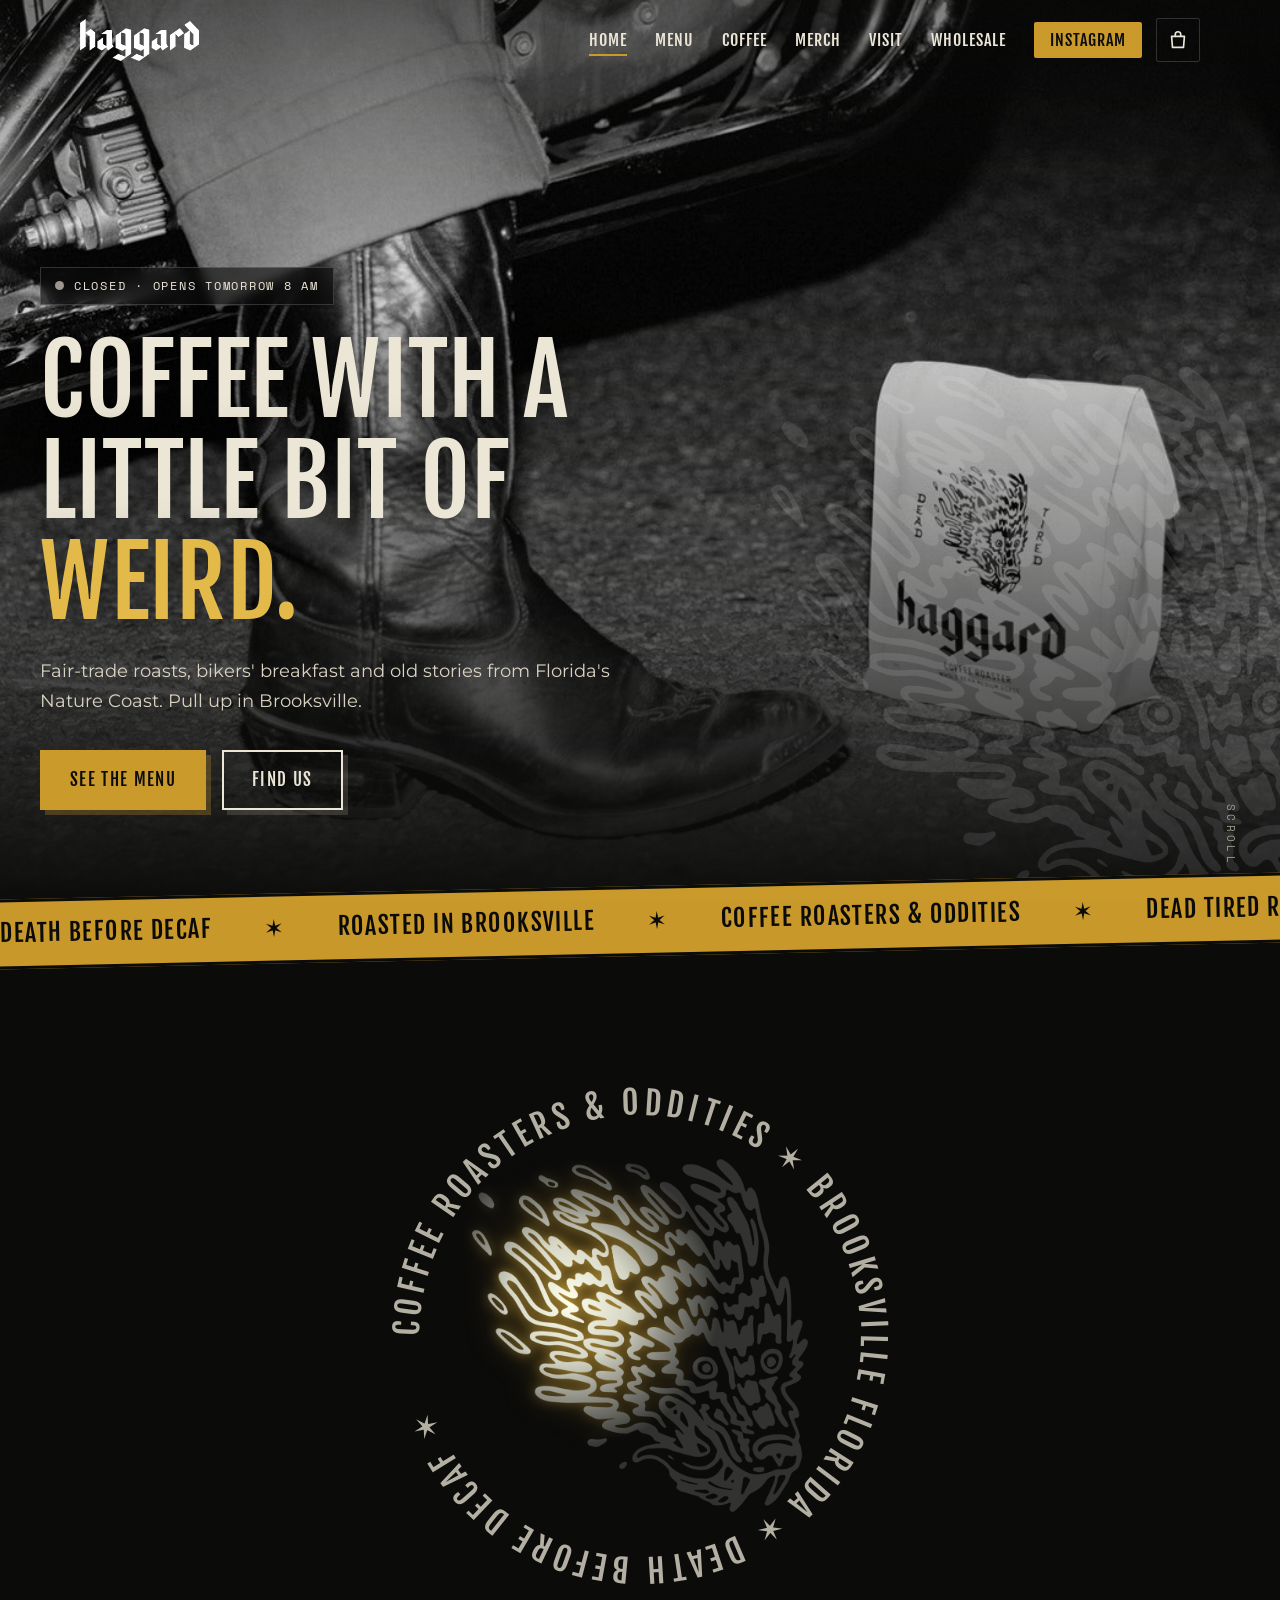
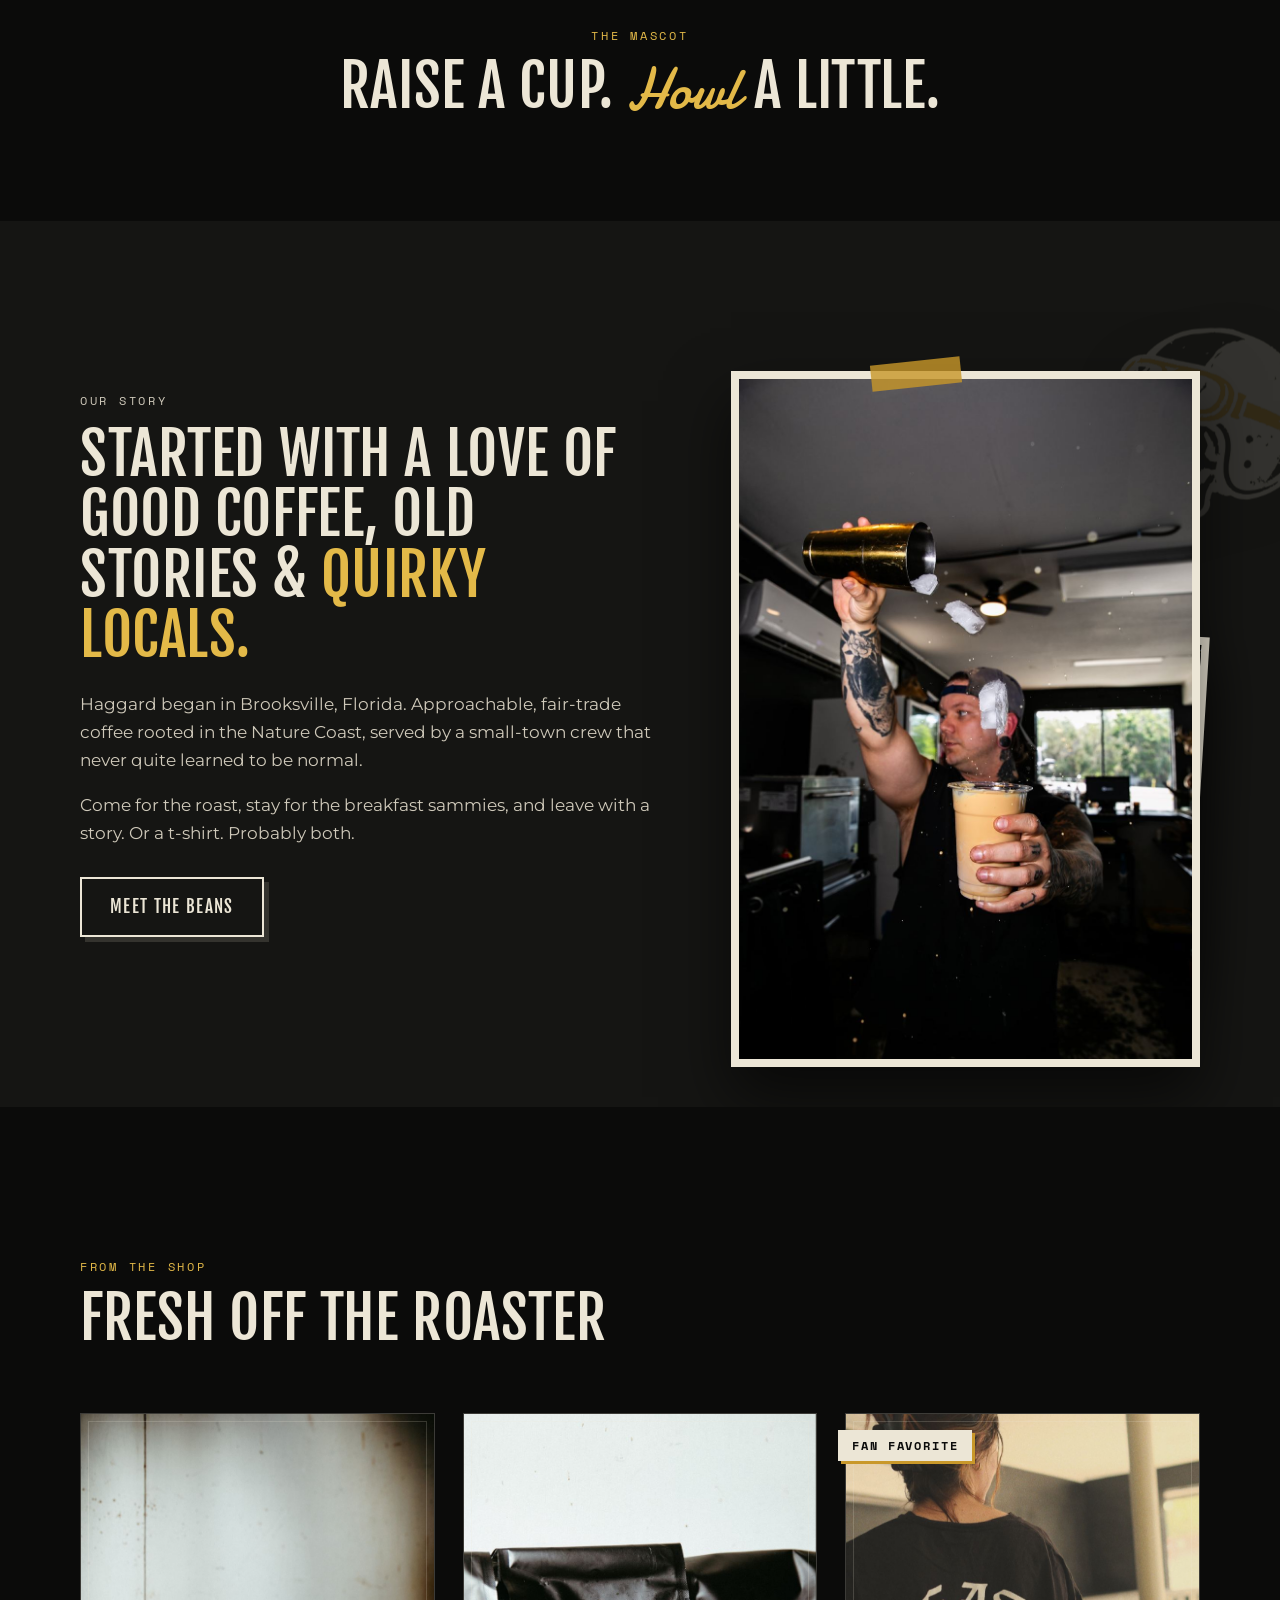
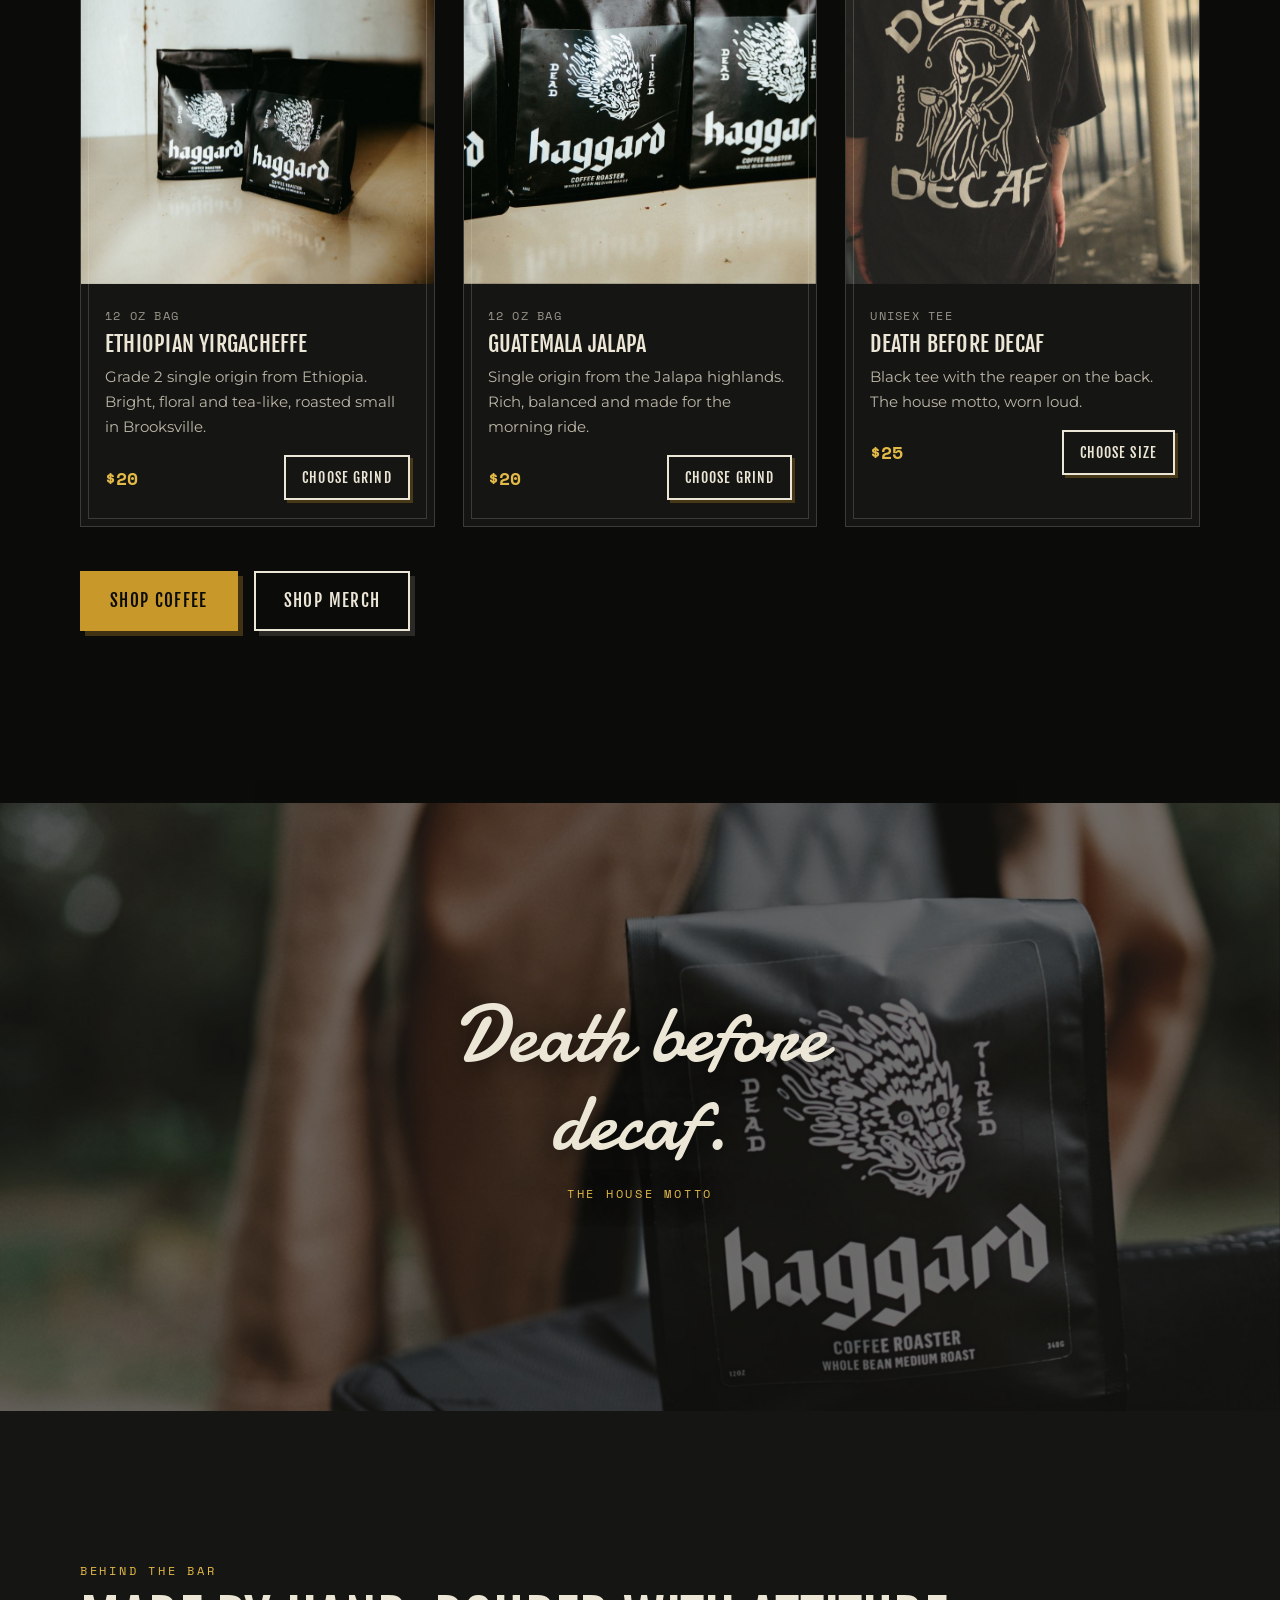
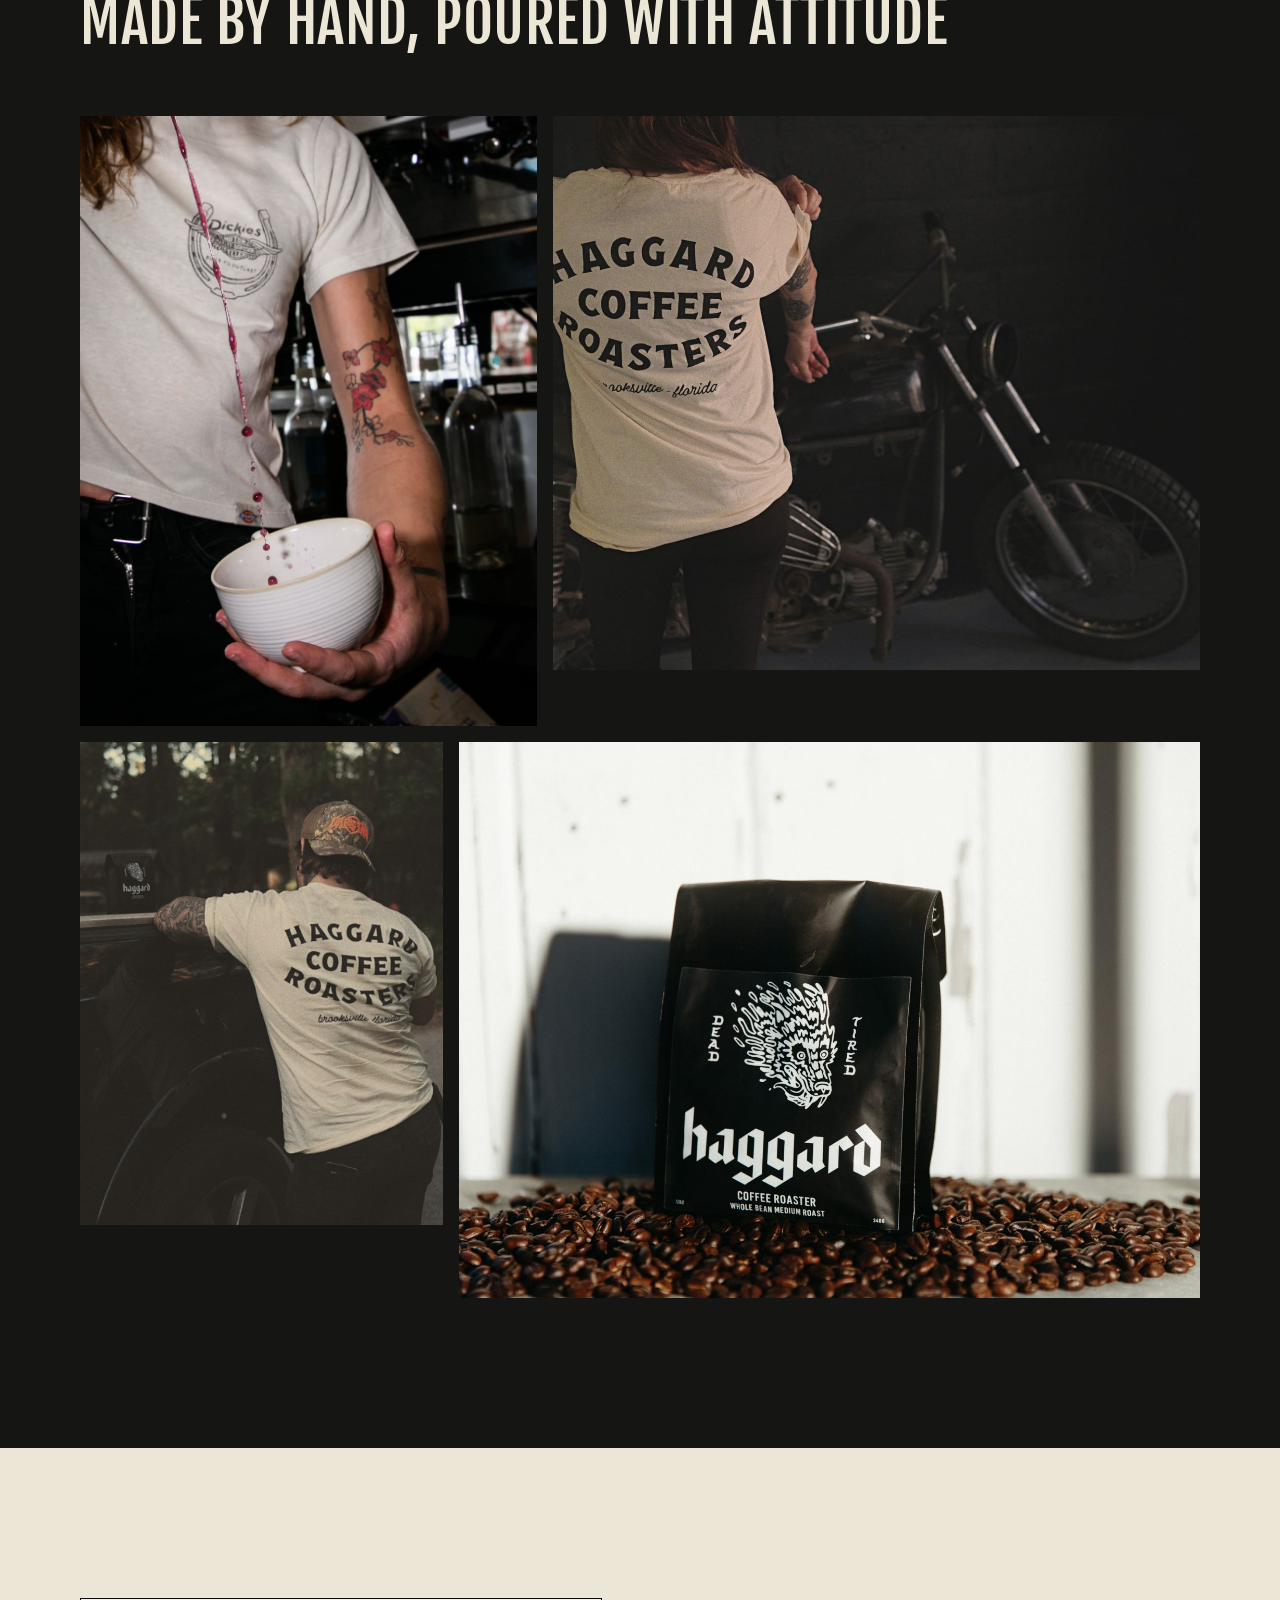
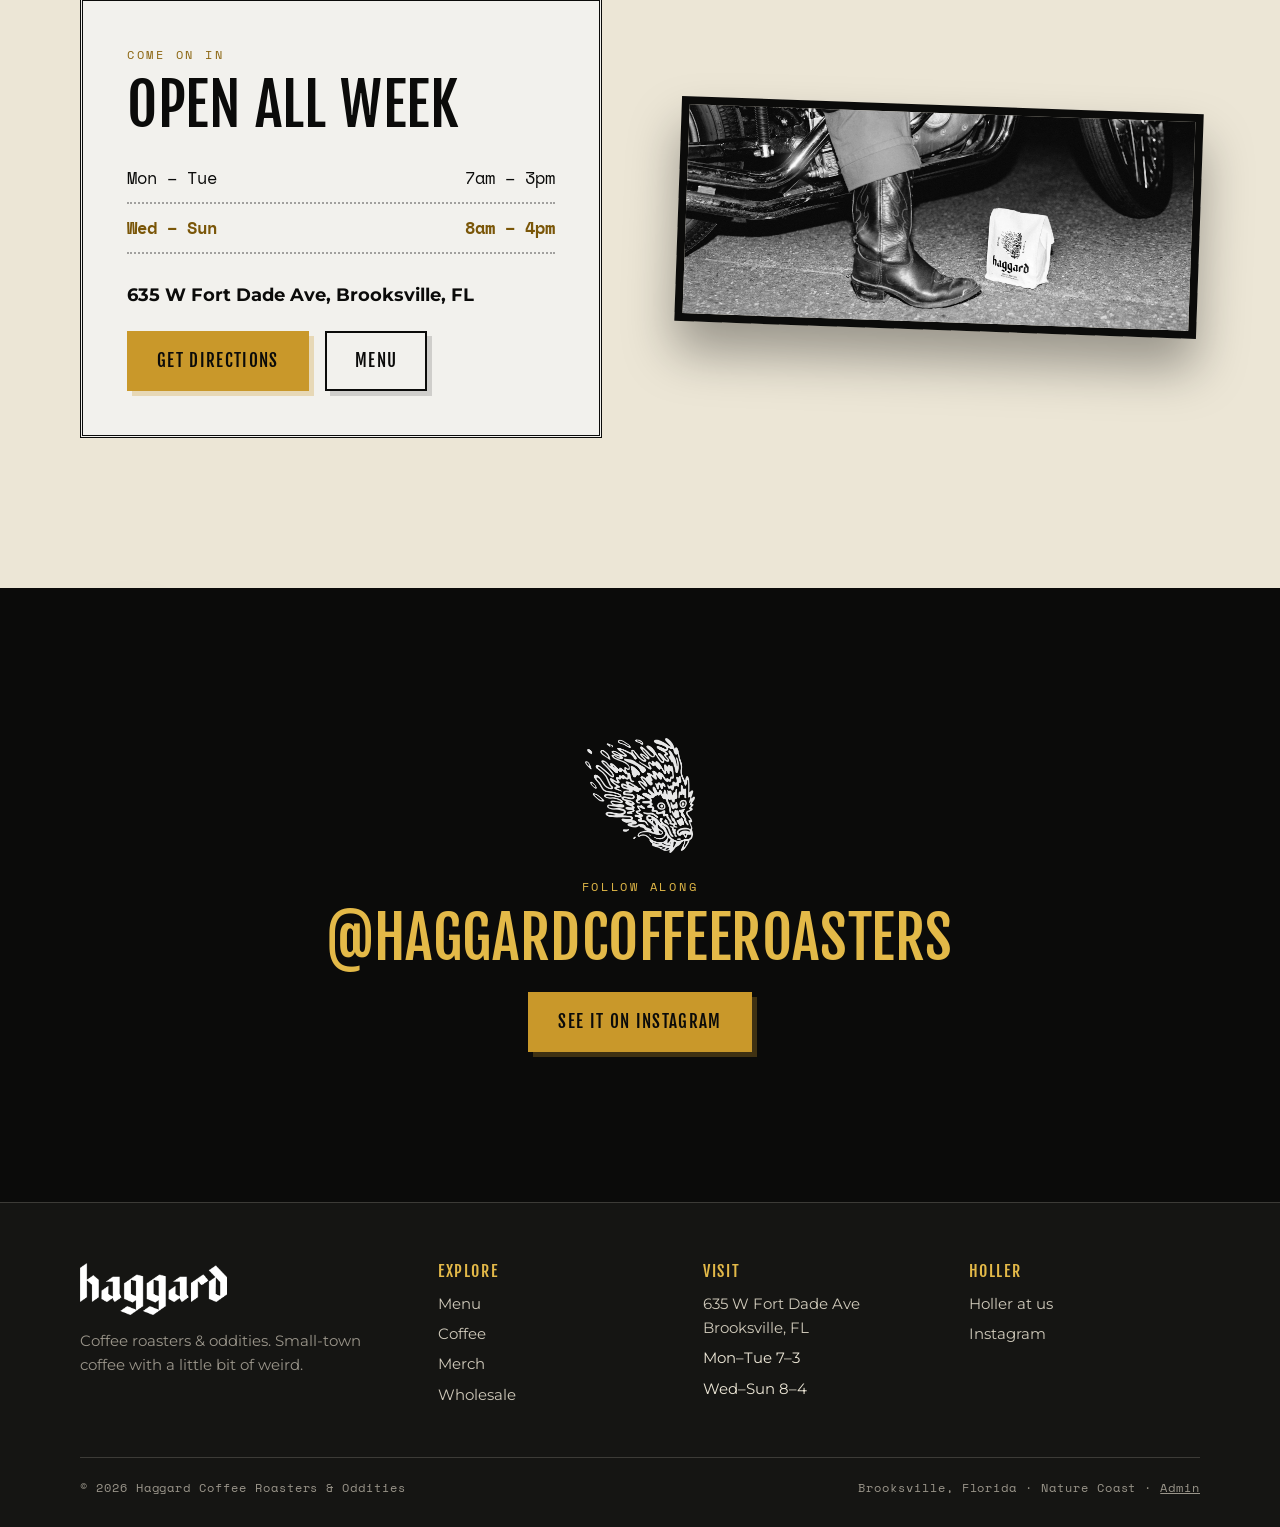
==== index.html @ 8449b4bd "Initial demo site Co-Authored-By: Claude Sonnet 5.5 <noreply@anthropic.com>" ====
<!doctype html>
<html lang="en"><head><meta charset="utf-8"><meta name="robots" content="noindex,nofollow"><meta name="viewport" content="width=device-width,initial-scale=1">
<title>Haggard Coffee Roasters & Oddities | Brooksville, FL</title><meta name="description" content="Small-town coffee roasters and oddities in Brooksville, Florida. Fair-trade beans, breakfast sammies and a little bit of weird.">
<meta property="og:title" content="Haggard Coffee Roasters & Oddities | Brooksville, FL"><meta property="og:description" content="Small-town coffee roasters and oddities in Brooksville, Florida. Fair-trade beans, breakfast sammies and a little bit of weird."><meta property="og:image" content="img/hero.jpg">
<meta name="theme-color" content="#0b0b0a"><link rel="icon" href="img/wolf.png">
<link rel="preconnect" href="https://fonts.googleapis.com"><link rel="preconnect" href="https://fonts.gstatic.com" crossorigin>
<link href="https://fonts.googleapis.com/css2?family=Damion&family=Fjalla+One&family=Montserrat:wght@400;500;700;800&family=Space+Mono:wght@400;700&display=swap" rel="stylesheet">
<link rel="stylesheet" href="css/style.css?v=5"><link rel="stylesheet" href="css/shop.css?v=5"></head>
<body><a class="skip" href="#main">Skip to content</a>
<header class="site-header"><div class="wrap">
<a class="brand" href="index.html" aria-label="Haggard Coffee Roasters, home"><img src="img/logo.png" alt="Haggard" width="120" height="42"></a>
<button class="burger" aria-label="Menu" aria-expanded="false"><span></span><span></span><span></span></button>
<ul class="nav"><li><a href="index.html" aria-current="page">Home</a></li><li><a href="menu.html">Menu</a></li><li><a href="coffee.html">Coffee</a></li><li><a href="merch.html">Merch</a></li><li><a href="visit.html">Visit</a></li><li><a href="wholesale.html">Wholesale</a></li><li><a class="cta" href="https://instagram.com/haggardcoffeeroasters" target="_blank" rel="noopener">Instagram</a></li></ul>
</div></header>
<main id="main">

<div class="splash" id="splash" aria-hidden="true"><div class="splash-ring"></div><img src="img/wolf.png" alt=""><p>Haggard</p></div>
<section class="hero"><div class="hero-bg" data-par="-.12" role="img" aria-label="A boot beside a bag of Haggard coffee next to a motorcycle"></div>
<img class="hero-wolf" src="img/wolf.png" alt="" aria-hidden="true">
<div class="wrap hero-inner">
<div class="open-badge rv"><span class="dot"></span><span class="txt">Checking hours…</span></div>
<h1 class="rv d1">Coffee with a little bit of <em>weird.</em></h1>
<p class="lead rv d2">Fair-trade roasts, bikers' breakfast and old stories from Florida's Nature Coast. Pull up in Brooksville.</p>
<div class="hero-cta rv d3"><a class="btn" href="menu.html">See the menu</a><a class="btn ghost" href="visit.html">Find us</a></div>
</div><span class="scroll-cue" aria-hidden="true">SCROLL</span></section>

<div class="marquee" aria-hidden="true"><div class="marquee-track"><span>Death before decaf</span><span>Roasted in Brooksville</span><span>Coffee roasters &amp; oddities</span><span>Dead tired roast</span><span>Death before decaf</span><span>Roasted in Brooksville</span><span>Coffee roasters &amp; oddities</span><span>Dead tired roast</span><span>Death before decaf</span><span>Roasted in Brooksville</span><span>Coffee roasters &amp; oddities</span><span>Dead tired roast</span><span>Death before decaf</span><span>Roasted in Brooksville</span><span>Coffee roasters &amp; oddities</span><span>Dead tired roast</span></div></div>

<section class="wolfsec" id="wolfsec"><div class="wolfstage" id="wolfstage">
<svg class="ring" viewBox="0 0 400 400" aria-hidden="true"><defs><path id="circ" d="M200,200 m-170,0 a170,170 0 1,1 340,0 a170,170 0 1,1 -340,0"/></defs><text><textPath href="#circ">COFFEE ROASTERS &amp; ODDITIES ✶ BROOKSVILLE FLORIDA ✶ DEATH BEFORE DECAF ✶</textPath></text></svg>
<img class="w-base" src="img/wolf.png" alt="Haggard wolf head logo" width="453" height="476">
<img class="w-lit" src="img/wolf.png" alt="" aria-hidden="true">
</div><div class="wrap wolftxt"><p class="eyebrow rv">The mascot</p><h2 class="rv d1">Raise a cup. <span class="script">Howl</span> a little.</h2></div></section>

<section class="sec story"><img class="floaty" data-float=".05" src="img/art-skull.png" alt="" style="right:-30px;top:40px;width:200px;opacity:.16">
<div class="wrap story-grid">
<div><p class="eyebrow rv">Our story</p><h2 class="rv d1" style="margin:12px 0 24px">Started with a love of good coffee, old stories &amp; <em>quirky locals.</em></h2>
<p class="rv d2">Haggard began in Brooksville, Florida. Approachable, fair-trade coffee rooted in the Nature Coast, served by a small-town crew that never quite learned to be normal.</p>
<p class="rv d2">Come for the roast, stay for the breakfast sammies, and leave with a story. Or a t-shirt. Probably both.</p>
<div class="hero-cta rv d3" style="margin-top:30px"><a class="btn ghost" href="coffee.html">Meet the beans</a></div></div>
<div class="stack rv d1"><span class="tape"></span><img src="img/espresso.jpg" alt="Espresso pouring from a portafilter into two glasses" loading="lazy"><img src="img/barista.jpg" alt="A tattooed barista pouring an iced latte" loading="lazy"></div>
</div></section>

<section class="sec" style="background:var(--ink)"><div class="wrap">
<div class="sec-head rv"><p class="eyebrow">From the shop</p><h2>Fresh off the roaster</h2></div>
<div class="cards" data-shop="featured"></div>
<div class="hero-cta rv" style="margin-top:44px"><a class="btn" href="coffee.html">Shop coffee</a><a class="btn ghost" href="merch.html">Shop merch</a></div>
</div></section>

<section class="band"><div class="band-bg" data-par="-.15" style="background-image:url(img/bag-ride.jpg)"></div>
<blockquote class="rv">Death before decaf.<cite>The house motto</cite></blockquote></section>

<section class="sec" style="background:var(--coal)"><div class="wrap">
<div class="sec-head rv"><p class="eyebrow">Behind the bar</p><h2>Made by hand, poured with attitude</h2></div>
<div class="gallery"><figure class="g1 rv"><img src="img/pour.jpg" alt="Pouring from a ceramic bowl in the cafe" loading="lazy"></figure>
<figure class="g2 rv d1"><img src="img/tee-moto.jpg" alt="Haggard Coffee Roasters tee beside a motorcycle" loading="lazy"></figure>
<figure class="g3 rv"><img src="img/merch-roasters.jpg" alt="Haggard Coffee Roasters tee worn at a truck" loading="lazy"></figure>
<figure class="g4 rv d1"><img src="img/bag-beans.jpg" alt="A Haggard bag resting on roasted beans" loading="lazy"></figure></div></div></section>

<section class="sec visit"><img class="floaty" data-float=".04" src="img/wolf-black.png" alt="" style="left:-60px;bottom:-40px;width:280px;opacity:.07">
<div class="wrap visit-grid">
<div class="ticket rv"><p class="eyebrow">Come on in</p><h2 style="margin:10px 0 0">Open all week</h2>
<ul class="hours"><li data-d="1,2"><span>Mon – Tue</span><span>7am – 3pm</span></li><li data-d="0,3,4,5,6"><span>Wed – Sun</span><span>8am – 4pm</span></li></ul>
<p class="addr">635 W Fort Dade Ave, Brooksville, FL</p><div class="hero-cta" style="margin-top:22px"><a class="btn" href="https://www.google.com/maps/search/?api=1&query=635+W+Fort+Dade+Ave+Brooksville+FL" target="_blank" rel="noopener">Get directions</a><a class="btn ghost" href="menu.html">Menu</a></div></div>
<div class="photo rv d1"><img src="img/hero.jpg" alt="Black and white photo of a boot next to a bag of Haggard coffee" loading="lazy"></div>
</div></section>

<section class="sec follow"><div class="wrap rv"><img class="wolf" src="img/wolf.png" alt="" width="110" height="115"><p class="eyebrow">Follow along</p><h2 style="margin:10px 0 24px"><a href="https://instagram.com/haggardcoffeeroasters" target="_blank" rel="noopener">@haggardcoffeeroasters</a></h2><a class="btn" href="https://instagram.com/haggardcoffeeroasters" target="_blank" rel="noopener">See it on Instagram</a></div></section>
</main>
<footer class="site-footer"><div class="wrap"><div class="foot-grid">
<div class="foot-brand"><img src="img/logo.png" alt="Haggard" width="147" height="52"><p>Coffee roasters &amp; oddities. Small-town coffee with a little bit of weird.</p></div>
<div><h3>Explore</h3><ul><li><a href="menu.html">Menu</a></li><li><a href="coffee.html">Coffee</a></li><li><a href="merch.html">Merch</a></li><li><a href="wholesale.html">Wholesale</a></li></ul></div>
<div><h3>Visit</h3><ul><li><a href="https://www.google.com/maps/search/?api=1&query=635+W+Fort+Dade+Ave+Brooksville+FL" target="_blank" rel="noopener">635 W Fort Dade Ave<br>Brooksville, FL</a></li><li>Mon–Tue 7–3</li><li>Wed–Sun 8–4</li></ul></div>
<div><h3>Holler</h3><ul><li><a href="visit.html#contact">Holler at us</a></li><li><a href="https://instagram.com/haggardcoffeeroasters" target="_blank" rel="noopener">Instagram</a></li></ul></div>
</div><div class="copy"><span>© 2026 Haggard Coffee Roasters &amp; Oddities</span><span>Brooksville, Florida · Nature Coast · <a href="admin.html" rel="nofollow">Admin</a></span></div></div></footer>
<script src="js/store.js?v=5"></script><script src="js/shop.js?v=5"></script><script src="js/main.js?v=5"></script></body></html>
---- css/style.css ----
[hidden]{display:none!important}
:root{
  --ink:#0b0b0a; --coal:#151513; --char:#222220; --bone:#ece6d6; --paper:#f2f1ed;
  --brass:#c9982a; --brass-hi:#e3b948; --mute:#9a958a; --line:rgba(236,230,214,.18);
  --display:"Fjalla One","Impact",sans-serif; --body:"Montserrat",system-ui,sans-serif;
  --mono:"Space Mono",ui-monospace,monospace; --script:"Damion",cursive;
  --max:1200px; --gut:clamp(16px,4vw,40px);
}
*{box-sizing:border-box;margin:0;padding:0}
html{scroll-behavior:smooth;overflow-x:clip}
body{background:var(--ink);color:var(--bone);font-family:var(--body);font-size:17px;line-height:1.65;overflow-x:hidden;-webkit-font-smoothing:antialiased}
img{display:block;max-width:100%;height:auto}
a{color:inherit}
:focus-visible{outline:2px solid var(--brass-hi);outline-offset:3px}
.skip{position:absolute;left:-999px;top:8px;background:var(--brass);color:var(--ink);padding:8px 14px;z-index:99}
.skip:focus{left:8px}
/* paper grain over everything */
body::after{content:"";position:fixed;inset:0;pointer-events:none;z-index:90;opacity:.07;mix-blend-mode:overlay;
  background-image:url("data:image/svg+xml,%3Csvg xmlns='http://www.w3.org/2000/svg' width='180' height='180'%3E%3Cfilter id='n'%3E%3CfeTurbulence type='fractalNoise' baseFrequency='.85' numOctaves='2' stitchTiles='stitch'/%3E%3C/filter%3E%3Crect width='100%25' height='100%25' filter='url(%23n)'/%3E%3C/svg%3E")}
.wrap{max-width:var(--max);margin:0 auto;padding:0 var(--gut)}
h1,h2,h3{font-family:var(--display);font-weight:400;text-transform:uppercase;line-height:1.05;letter-spacing:.01em}
h1{font-size:clamp(2.6rem,8vw,6rem)} h2{font-size:clamp(2rem,5vw,3.6rem)} h3{font-size:1.4rem}
.eyebrow{font-family:var(--mono);font-size:.78rem;letter-spacing:.22em;text-transform:uppercase;color:var(--brass-hi)}
.script{font-family:var(--script);color:var(--brass-hi);text-transform:none;letter-spacing:0}
p+p{margin-top:1em}

/* header */
.site-header{position:fixed;inset:0 0 auto 0;z-index:50;transition:background .3s,backdrop-filter .3s,padding .3s;padding:18px 0}
.site-header.solid{background:rgba(11,11,10,.88);backdrop-filter:blur(10px);padding:10px 0;border-bottom:1px solid var(--line)}
.site-header .wrap{display:flex;align-items:center;justify-content:space-between;gap:20px}
.brand img{height:42px;width:auto;transition:height .3s}
.solid .brand img{height:34px}
.nav{display:flex;gap:clamp(14px,2.2vw,30px);align-items:center;list-style:none}
.nav a{font-family:var(--display);text-transform:uppercase;text-decoration:none;font-size:1.02rem;letter-spacing:.06em;position:relative;padding:4px 0}
.nav a::after{content:"";position:absolute;left:0;bottom:-2px;height:2px;width:0;background:var(--brass);transition:width .25s}
.nav a:hover::after,.nav a[aria-current]::after{width:100%}
.nav .cta{background:var(--brass);color:var(--ink);padding:8px 16px;border-radius:2px}
.nav .cta::after{display:none}
.nav .cta:hover{background:var(--brass-hi)}
.burger{display:none;background:none;border:1px solid var(--line);color:var(--bone);width:44px;height:44px;border-radius:2px;cursor:pointer}
.burger span{display:block;width:20px;height:2px;background:currentColor;margin:5px auto;transition:.25s}
@media (max-width:860px){
  .burger{display:block}
  .nav{position:fixed;inset:0;background:var(--ink);flex-direction:column;justify-content:center;gap:26px;font-size:1.6rem;transform:translateY(-100%);transition:transform .4s cubic-bezier(.7,0,.2,1);z-index:-1}
  .nav a{font-size:1.8rem}
  .nav-open .nav{transform:none}
  .nav-open .burger span:nth-child(1){transform:translateY(7px) rotate(45deg)}
  .nav-open .burger span:nth-child(2){opacity:0}
  .nav-open .burger span:nth-child(3){transform:translateY(-7px) rotate(-45deg)}
  .site-header{z-index:60} .brand,.burger{position:relative;z-index:2}
  .site-header.solid{backdrop-filter:none;background:rgba(11,11,10,.96)}
  .nav{visibility:hidden;transition:transform .4s cubic-bezier(.7,0,.2,1),visibility 0s .4s}
  .nav-open .nav{visibility:visible;transition-delay:0s}
}

/* buttons */
.btn{display:inline-block;font-family:var(--display);text-transform:uppercase;letter-spacing:.08em;text-decoration:none;padding:14px 28px;border:2px solid var(--brass);background:var(--brass);color:var(--ink);cursor:pointer;font-size:1.05rem;transition:transform .2s,background .2s,color .2s;box-shadow:5px 5px 0 rgba(201,152,42,.28)}
.btn:hover{transform:translate(-2px,-2px);background:var(--brass-hi)}
.btn.ghost{background:transparent;color:var(--bone);border-color:var(--bone);box-shadow:5px 5px 0 rgba(236,230,214,.14)}
.btn.ghost:hover{background:var(--bone);color:var(--ink)}
.btn[disabled]{opacity:.55;cursor:not-allowed;transform:none}

/* hero */
.hero{position:relative;min-height:100svh;display:flex;align-items:flex-end;overflow:hidden;isolation:isolate}
.hero-bg{position:absolute;inset:-8% 0 0;z-index:-2;background:url(../img/hero.jpg) center 35%/cover;filter:grayscale(.15) contrast(1.05);will-change:transform}
.hero::before{content:"";position:absolute;inset:0;z-index:-1;background:linear-gradient(180deg,rgba(11,11,10,.55) 0%,rgba(11,11,10,.1) 30%,rgba(11,11,10,.75) 78%,var(--ink) 100%)}
.hero-inner{padding:140px 0 clamp(60px,10vh,110px);width:100%}
.hero h1{max-width:12ch;text-shadow:0 4px 40px rgba(0,0,0,.6)}
.hero h1 em{font-style:normal;color:var(--brass-hi)}
.hero p.lead{max-width:48ch;margin-top:22px;font-size:1.15rem;color:#d8d2c2}
.hero-cta{display:flex;gap:16px;flex-wrap:wrap;margin-top:34px}
.open-badge{display:inline-flex;align-items:center;gap:10px;font-family:var(--mono);font-size:.78rem;letter-spacing:.14em;text-transform:uppercase;border:1px solid var(--line);background:rgba(11,11,10,.6);backdrop-filter:blur(6px);padding:8px 14px;margin-bottom:26px}
.dot{width:9px;height:9px;border-radius:50%;background:var(--mute)}
.is-open .dot{background:#6fcf6f;box-shadow:0 0 0 0 rgba(111,207,111,.7);animation:pulse 2s infinite}
@keyframes pulse{70%{box-shadow:0 0 0 10px rgba(111,207,111,0)}100%{box-shadow:0 0 0 0 rgba(111,207,111,0)}}
.hero-wolf{position:absolute;right:-4vw;bottom:-6vh;width:min(46vw,560px);opacity:.1;z-index:-1;pointer-events:none}
.scroll-cue{position:absolute;right:var(--gut);bottom:34px;font-family:var(--mono);font-size:.7rem;letter-spacing:.3em;writing-mode:vertical-rl;color:var(--mute)}
@media (max-width:700px){.scroll-cue{display:none}}

/* marquee */
.marquee{background:var(--brass);color:var(--ink);overflow:hidden;border-block:3px solid var(--ink);transform:rotate(-1.2deg);margin:-14px -2vw 0;position:relative;z-index:3}
.marquee-track{display:flex;width:max-content;animation:slide 32s linear infinite}
.marquee span{font-family:var(--display);text-transform:uppercase;font-size:1.5rem;letter-spacing:.06em;padding:12px 26px;white-space:nowrap}
.marquee span::after{content:"✶";margin-left:52px}
@keyframes slide{to{transform:translateX(-50%)}}

/* sections */
section{position:relative}
.sec{padding:clamp(80px,12vw,150px) 0}
.sec-head{margin-bottom:clamp(36px,6vw,64px)}
.sec-head h2{margin-top:10px}
.floaty{position:absolute;pointer-events:none;opacity:.9;filter:drop-shadow(0 10px 30px rgba(0,0,0,.6));will-change:transform}

/* story */
.story{background:var(--coal);overflow:hidden}
.story::before,.story::after{content:"";position:absolute;left:0;right:0;height:60px;pointer-events:none}
.story-grid{display:grid;grid-template-columns:1.1fr .9fr;gap:clamp(30px,6vw,90px);align-items:center}
.story h2 em{font-style:normal;color:var(--brass-hi)}
.story p{color:#cfc9ba;max-width:52ch}
.stack{position:relative;aspect-ratio:4/5}
.stack img{position:absolute;object-fit:cover;border:8px solid var(--bone);box-shadow:0 30px 60px rgba(0,0,0,.6)}
.stack img:nth-child(1){width:68%;height:72%;left:0;top:0;transform:rotate(-3deg);filter:grayscale(.2)}
.stack img:nth-child(2){width:58%;height:56%;right:0;bottom:0;transform:rotate(3.5deg)}
.stack .tape{position:absolute;width:90px;height:26px;background:rgba(201,152,42,.8);left:30%;top:-10px;transform:rotate(-6deg);z-index:2}
@media (max-width:820px){.story-grid{grid-template-columns:1fr}.stack{max-width:480px}}

/* ticket cards */
.cards{display:grid;grid-template-columns:repeat(auto-fit,minmax(260px,1fr));gap:28px}
.card{position:relative;background:var(--coal);border:1px solid var(--line);outline:1px solid var(--line);outline-offset:-9px;transition:transform .35s,border-color .35s;transform-style:preserve-3d}
.card:hover{border-color:var(--brass)}
.card figure{overflow:hidden;aspect-ratio:3/4;background:var(--char)}
.card figure img{width:100%;height:100%;object-fit:cover;transition:transform .8s}
.card:hover figure img{transform:scale(1.06)}
.card-body{padding:22px 24px 26px}
.card-body .meta{font-family:var(--mono);font-size:.78rem;color:var(--mute);letter-spacing:.1em;text-transform:uppercase}
.card-body h3{margin:6px 0 8px}
.card-body p{font-size:.95rem;color:#bdb7a8}
.price{font-family:var(--mono);font-weight:700;color:var(--brass-hi)}
.tag{position:absolute;top:16px;left:-8px;background:var(--bone);color:var(--ink);font-family:var(--mono);font-size:.72rem;font-weight:700;letter-spacing:.16em;text-transform:uppercase;padding:6px 14px;z-index:2;box-shadow:3px 3px 0 var(--brass)}
.notify{display:flex;gap:8px;margin-top:16px;flex-wrap:wrap}
.notify input{flex:1;min-width:150px}

/* bands & gallery */
.band{height:min(70vh,640px);position:relative;overflow:hidden;display:grid;place-items:center;text-align:center;isolation:isolate}
.band-bg{position:absolute;inset:-12% 0;z-index:-2;background-size:cover;background-position:center;will-change:transform}
.band::before{content:"";position:absolute;inset:0;background:rgba(11,11,10,.55);z-index:-1}
.band blockquote{font-family:var(--script);font-size:clamp(2.2rem,6.5vw,5rem);line-height:1.1;padding:0 var(--gut);max-width:18ch;margin:auto;text-shadow:0 4px 30px rgba(0,0,0,.7)}
.band cite{display:block;font-family:var(--mono);font-style:normal;font-size:.78rem;letter-spacing:.22em;margin-top:20px;color:var(--brass-hi);text-transform:uppercase}

.gallery{display:grid;grid-template-columns:repeat(12,1fr);gap:16px}
.gallery figure{overflow:hidden;position:relative;background:var(--char)}
.gallery img{width:100%;height:100%;object-fit:cover;transition:transform .8s;filter:saturate(.9)}
.gallery figure:hover img{transform:scale(1.05)}
.gallery .g1{grid-column:span 5;aspect-ratio:3/4}
.gallery .g2{grid-column:span 7;aspect-ratio:7/6}
.gallery .g3{grid-column:span 4;aspect-ratio:3/4}
.gallery .g4{grid-column:span 8;aspect-ratio:8/6}
@media (max-width:700px){.gallery .g1,.gallery .g2,.gallery .g3,.gallery .g4{grid-column:span 12;aspect-ratio:4/3}}

/* visit */
.visit{background:var(--bone);color:var(--ink);overflow:hidden}
.visit .eyebrow{color:#8b6510}
.visit-grid{display:grid;grid-template-columns:1fr 1fr;gap:clamp(30px,6vw,80px);align-items:center}
.ticket{border:3px double var(--ink);padding:clamp(24px,4vw,44px);background:var(--paper);position:relative}
.hours{list-style:none;font-family:var(--mono);margin:18px 0 26px}
.hours li{display:flex;justify-content:space-between;gap:12px;padding:10px 0;border-bottom:2px dotted rgba(11,11,10,.35)}
.hours li.today{font-weight:700;color:#7a5608}
.visit p.addr{font-weight:700;font-size:1.1rem}
.visit .btn.ghost{color:var(--ink);border-color:var(--ink);box-shadow:5px 5px 0 rgba(11,11,10,.15)}
.visit .btn.ghost:hover{background:var(--ink);color:var(--bone)}
.visit .photo{position:relative}
.visit .photo img{border:8px solid var(--ink);transform:rotate(2deg);box-shadow:0 30px 50px rgba(0,0,0,.35)}
@media (max-width:820px){.visit-grid{grid-template-columns:1fr}}

/* insta strip */
.follow{text-align:center;overflow:hidden}
.follow h2 a{text-decoration:none;color:var(--brass-hi)}
.follow img.wolf{width:110px;margin:0 auto 24px;opacity:.9}

/* footer */
.site-footer{background:var(--coal);border-top:1px solid var(--line);padding:60px 0 30px;font-size:.92rem}
.foot-grid{display:grid;grid-template-columns:1.4fr 1fr 1fr 1fr;gap:34px}
.foot-grid h3{font-size:1rem;color:var(--brass-hi);margin-bottom:12px;letter-spacing:.1em}
.foot-grid ul{list-style:none}.foot-grid li{margin:6px 0}
.foot-grid a{text-decoration:none;color:#cfc9ba}.foot-grid a:hover{color:var(--brass-hi)}
.foot-brand img{height:52px;width:auto;margin-bottom:14px}
.foot-brand p{color:var(--mute);max-width:30ch}
.copy{margin-top:44px;padding-top:20px;border-top:1px solid var(--line);color:var(--mute);font-family:var(--mono);font-size:.74rem;letter-spacing:.08em;display:flex;justify-content:space-between;flex-wrap:wrap;gap:8px}
@media (max-width:820px){.foot-grid{grid-template-columns:1fr 1fr}.foot-brand{grid-column:1/-1}}

/* inner page hero */
.page-hero{padding:180px 0 70px;background:var(--coal);position:relative;overflow:hidden;border-bottom:1px solid var(--line)}
.page-hero p.lead{max-width:56ch;color:#cfc9ba;margin-top:18px;font-size:1.1rem}
.page-hero .floaty{right:4vw;bottom:-20px;width:min(28vw,260px);opacity:.28}
@media (max-width:700px){.page-hero{padding-top:130px}}

/* menu page */
.menu-sheet{background:var(--paper);color:#222;border:4px double #222;border-radius:26px;padding:clamp(22px,4vw,54px);position:relative;box-shadow:0 40px 80px rgba(0,0,0,.6)}
.menu-sheet::before{content:"";position:absolute;inset:8px;border:2px solid #222;border-radius:20px;pointer-events:none}
.menu-top{text-align:center;margin-bottom:34px}
.menu-top img{height:clamp(56px,9vw,90px);width:auto;margin:0 auto;filter:invert(1) brightness(.18)}
.menu-top p{font-family:var(--display);letter-spacing:.06em;font-size:1.15rem;text-transform:uppercase;margin-top:8px}
.ribbon{background:#2b2b29;color:#f2f1ed;font-family:var(--display);text-transform:uppercase;font-size:1.5rem;padding:8px 26px 8px 22px;clip-path:polygon(0 0,100% 0,97% 50%,100% 100%,0 100%,3% 50%);margin:30px 0 22px;display:flex;justify-content:space-between;align-items:baseline;gap:12px;flex-wrap:wrap}
.ribbon small{font-family:var(--mono);font-size:.8rem;letter-spacing:.12em}
.msec{display:grid;grid-template-columns:1fr 150px;gap:24px;align-items:center}
.msec.rev{grid-template-columns:150px 1fr}
.msec img{width:100%;height:auto;filter:invert(1) brightness(.12) sepia(.15)}
.msec img.gold{filter:none}
.label{display:inline-block;font-family:var(--mono);font-style:italic;font-size:.95rem;border:1.5px solid #222;padding:2px 22px 2px 10px;clip-path:polygon(0 0,88% 0,100% 50%,88% 100%,0 100%);margin-bottom:14px}
.label.fill{background:#b88a20;color:#fff;border-color:#b88a20}
.items{display:grid;grid-template-columns:repeat(auto-fill,minmax(170px,1fr));gap:14px 22px}
.items b{display:block;font-weight:800;text-transform:uppercase;font-size:.9rem;letter-spacing:.02em}
.items span{font-family:var(--mono);font-size:.88rem;color:#444}
.rule{height:4px;background:#222;margin:26px 0;border:0}
.custom{display:grid;grid-template-columns:auto 1fr 1fr;gap:20px;align-items:start;font-family:var(--mono);font-size:.85rem}
.custom b{font-family:var(--body);text-transform:uppercase;font-size:.78rem;letter-spacing:.1em;display:block}
.sammy{padding:16px 0;border-bottom:5px solid #222}
.sammy:last-of-type{border-bottom:0}
.sammy .row{display:flex;gap:10px;align-items:baseline}
.sammy h4{font-weight:800;text-transform:uppercase;font-size:1.02rem;white-space:nowrap}
.sammy .dots{flex:1;border-bottom:3px dotted #666;transform:translateY(-4px)}
.sammy .pr{font-family:var(--mono);font-weight:700}
.sammy p{font-family:var(--mono);font-size:.85rem;color:#444;margin-top:2px}
.note{font-family:var(--mono);font-style:italic;font-size:.85rem;color:#444;margin-bottom:6px}
.lil{display:grid;grid-template-columns:260px 1fr;gap:22px;margin-top:26px;align-items:start}
.lil-box{border:2px solid #222}
.lil-box h4{background:#2b2b29;color:#f2f1ed;font-family:var(--display);font-weight:400;font-size:1.5rem;text-align:center;padding:6px;text-transform:uppercase}
.lil-box ul{list-style:none;padding:12px 16px}
.lil-box li{display:flex;justify-content:space-between;font-family:var(--mono);font-size:.85rem;padding:3px 0}
.lil-box li b{font-family:var(--body);font-weight:800;text-transform:uppercase}
.combo{border:2px solid #222;padding:14px 20px;display:flex;justify-content:space-between;gap:16px;align-items:center;flex-wrap:wrap;margin-top:14px}
.combo .script{color:#222;font-size:2rem;line-height:1}
.combo .pr{font-family:var(--display);font-size:2rem}
.combo p{font-family:var(--mono);font-size:.82rem;color:#444;width:100%;margin:0}
.rotating{margin-top:30px;text-align:center;font-family:var(--mono);font-size:.82rem;letter-spacing:.1em;text-transform:uppercase;color:#444}
@media (max-width:760px){
  .msec,.msec.rev{grid-template-columns:1fr}.msec img{max-width:130px;margin:0 auto;order:-1}
  .items{grid-template-columns:1fr 1fr}.msec img{max-width:110px}
  .custom{grid-template-columns:1fr}.lil{grid-template-columns:1fr}
  .sammy h4{white-space:normal}
}

/* forms */
.form{max-width:640px;display:grid;gap:18px}
.form label{display:grid;gap:6px;font-family:var(--mono);font-size:.78rem;letter-spacing:.14em;text-transform:uppercase;color:var(--brass-hi)}
input,select,textarea{font:inherit;color:var(--bone);background:var(--coal);border:1px solid var(--line);border-bottom:2px solid var(--mute);padding:13px 14px;width:100%;border-radius:0;font-size:1rem;text-transform:none;letter-spacing:0}
input:focus,select:focus,textarea:focus{outline:none;border-color:var(--brass);background:var(--char)}
textarea{min-height:140px;resize:vertical}
select option{background:var(--coal)}
.two{display:grid;grid-template-columns:1fr 1fr;gap:18px}
@media (max-width:600px){.two{grid-template-columns:1fr}}
.form-msg{margin-top:14px;font-family:var(--mono);color:var(--brass-hi);min-height:1.5em}
.split{display:grid;grid-template-columns:1.2fr .8fr;gap:clamp(30px,6vw,80px);align-items:start}
.split aside .ticket{background:var(--coal);border-color:var(--line);color:var(--bone)}
.split aside .hours li{border-color:rgba(236,230,214,.3)}
.split aside .hours li.today{color:var(--brass-hi)}
@media (max-width:820px){.split{grid-template-columns:1fr}}

/* reveal */
.rv{opacity:0;transform:translateY(34px);transition:opacity .9s ease,transform .9s cubic-bezier(.2,.7,.2,1)}
.rv.in{opacity:1;transform:none}
.rv.d1{transition-delay:.12s}.rv.d2{transition-delay:.24s}.rv.d3{transition-delay:.36s}
@media (prefers-reduced-motion:reduce){
  *{animation:none!important;transition:none!important;scroll-behavior:auto!important}
  .rv{opacity:1;transform:none}
}

/* splash intro */
.splash{position:fixed;inset:0;z-index:200;background:var(--ink);display:grid;place-items:center;align-content:center;gap:18px;animation:splashOut .7s ease 2.5s forwards}
.splash img{width:min(46vw,260px);animation:wolfIn 1.5s cubic-bezier(.2,.8,.2,1) both,glow 1.1s ease-in-out .9s 2 alternate}
.splash p{font-family:var(--display);text-transform:uppercase;letter-spacing:.5em;color:var(--brass-hi);font-size:1rem;opacity:0;animation:fadeUp .8s ease 1.2s forwards}
.splash-ring{position:absolute;width:min(70vw,420px);aspect-ratio:1;border-radius:50%;border:2px solid var(--brass);opacity:0;animation:ringOut 1.4s ease-out .5s forwards}
.splash::after{content:"";position:absolute;inset:0;background:#fff;opacity:0;animation:flash .5s ease 1.9s}
.splash.gone{display:none}
@keyframes wolfIn{from{opacity:0;transform:scale(.4) rotate(-8deg);filter:blur(14px) brightness(3)}to{opacity:1;transform:none}}
@keyframes glow{from{filter:drop-shadow(0 0 6px rgba(201,152,42,.4))}to{filter:drop-shadow(0 0 40px rgba(227,185,72,.95)) drop-shadow(0 0 90px rgba(201,152,42,.6))}}
@keyframes ringOut{0%{opacity:.9;transform:scale(.5)}100%{opacity:0;transform:scale(1.8)}}
@keyframes fadeUp{from{opacity:0;transform:translateY(12px)}to{opacity:1;transform:none}}
@keyframes flash{0%,100%{opacity:0}30%{opacity:.85}}
@keyframes splashOut{to{opacity:0;visibility:hidden;pointer-events:none}}

/* wolf spotlight */
.wolfsec{background:var(--ink);padding:clamp(70px,10vw,120px) 0 clamp(60px,8vw,100px);text-align:center;overflow:hidden}
.wolfstage{position:relative;width:min(86vw,520px);aspect-ratio:1;margin:0 auto;--mx:50%;--my:50%;cursor:crosshair;touch-action:pan-y}
.wolfstage img{position:absolute;inset:16%;width:68%;height:68%;object-fit:contain}
.w-base{opacity:.16}
.w-lit{filter:sepia(1) saturate(4) hue-rotate(-12deg) brightness(1.2) drop-shadow(0 0 6px rgba(227,185,72,.9)) drop-shadow(0 0 16px rgba(201,152,42,.55));
  -webkit-mask-image:radial-gradient(circle 150px at var(--mx) var(--my),#000 0,rgba(0,0,0,.8) 40%,transparent 100%);mask-image:radial-gradient(circle 150px at var(--mx) var(--my),#000 0,rgba(0,0,0,.8) 40%,transparent 100%)}
.ring{position:absolute;inset:0;width:100%;height:100%;animation:spin 40s linear infinite;pointer-events:none}
.ring text{font-family:var(--display);font-size:25px;letter-spacing:.14em;fill:var(--bone);opacity:.75}
@keyframes spin{to{transform:rotate(360deg)}}
.wolftxt{margin-top:30px}
.wolftxt h2{margin-top:10px}
@media (prefers-reduced-motion:reduce){.splash{display:none}}
---- css/shop.css ----
/* storefront: cards, cart drawer, product page, checkout */
.sr{position:absolute;left:-999px}
.nav{order:2}.brand{order:1}.cart-btn{order:3}.burger{order:4}
.cart-btn{position:relative;background:none;border:1px solid var(--line);color:var(--bone);width:44px;height:44px;border-radius:2px;display:grid;place-items:center;cursor:pointer;transition:border-color .2s,color .2s}
.cart-btn:hover{border-color:var(--brass);color:var(--brass-hi)}
.cart-count{position:absolute;top:-8px;right:-8px;min-width:20px;height:20px;border-radius:10px;background:var(--brass);color:var(--ink);font:700 .72rem/20px var(--mono);text-align:center;padding:0 5px;transform:scale(0);transition:transform .25s}
.cart-count.on{transform:scale(1)}
.site-header .wrap{gap:14px}
.site-header .nav{margin-left:auto}
@media (max-width:860px){.site-header .nav{margin-left:0}.cart-btn,.burger{position:relative;z-index:2}.cart-btn{margin-left:auto}}

.card-media{display:block;text-decoration:none}
.card-body h3 a{text-decoration:none}
.card-body h3 a:hover{color:var(--brass-hi)}
.card-foot{display:flex;align-items:center;justify-content:space-between;gap:12px;margin-top:16px;flex-wrap:wrap}
.priceline{margin:0!important}
.priceline .price{font-size:1.15rem}
.priceline.big .price{font-size:1.8rem}
.was{color:var(--mute);font-family:var(--mono);margin-left:6px;font-size:.9rem}
.btn.mini{padding:9px 16px;font-size:.88rem;box-shadow:3px 3px 0 rgba(201,152,42,.28)}
.btn.block{display:block;width:100%;text-align:center}
.card figure img.ph,.pd-main img.ph,.thumb img.ph,.a-thumb img.ph{object-fit:contain;padding:22%;opacity:.25}
.empty{grid-column:1/-1;text-align:center;padding:50px 20px;color:#bdb7a8}
.empty img{margin:0 auto 14px;opacity:.5;width:80px;height:auto}
.empty .btn{margin:6px 4px 0}
.tag.static{position:static;display:inline-block;margin-bottom:10px;box-shadow:3px 3px 0 var(--brass)}

/* cart drawer */
.drawer-ov{position:fixed;inset:0;background:rgba(0,0,0,.6);opacity:0;visibility:hidden;transition:opacity .3s,visibility 0s .3s;z-index:150}
.drawer{position:fixed;top:0;right:0;bottom:0;width:min(440px,100vw);background:var(--coal);border-left:1px solid var(--line);z-index:160;display:flex;flex-direction:column;transform:translateX(100%);visibility:hidden;transition:transform .4s cubic-bezier(.7,0,.2,1),visibility 0s .4s;box-shadow:-30px 0 60px rgba(0,0,0,.5)}
.cart-open .drawer-ov{opacity:1;visibility:visible;transition-delay:0s}
.cart-open .drawer{transform:none;visibility:visible;transition-delay:0s}
.cart-open{overflow:hidden}
.drawer-head{display:flex;justify-content:space-between;align-items:center;padding:20px 24px;border-bottom:1px solid var(--line)}
.drawer-head h2{font-size:1.6rem}
.drawer-x{background:none;border:0;color:var(--bone);font-size:2rem;line-height:1;cursor:pointer;width:44px;height:44px}
.drawer-body{flex:1;overflow:auto;padding:8px 24px}
.drawer-foot{padding:18px 24px 24px;border-top:1px solid var(--line);background:var(--ink)}
.line{display:grid;grid-template-columns:76px 1fr auto;gap:14px;padding:18px 0;border-bottom:1px solid var(--line)}
.thumb{position:relative;width:76px;aspect-ratio:3/4;background:var(--char);overflow:hidden;display:block}
.thumb img{width:100%;height:100%;object-fit:cover}
.line .nm{font-family:var(--display);text-transform:uppercase;text-decoration:none;font-size:1.05rem;line-height:1.2;display:block}
.line .opt{display:block;font-family:var(--mono);font-size:.74rem;color:var(--mute);margin:3px 0 10px}
.line .end{display:flex;flex-direction:column;justify-content:space-between;align-items:flex-end}
.lp{font-family:var(--mono);font-weight:700;color:var(--brass-hi)}
.rm{background:none;border:0;color:var(--mute);font:.74rem var(--mono);text-decoration:underline;cursor:pointer;padding:6px 0}
.rm:hover{color:var(--bone)}
.qty{display:inline-flex;border:1px solid var(--line);align-items:center}
.qty button{background:none;border:0;color:var(--bone);width:34px;height:34px;font-size:1.1rem;cursor:pointer}
.qty button:hover:not(:disabled){background:var(--char)}
.qty button:disabled{opacity:.3;cursor:not-allowed}
.qty span{min-width:30px;text-align:center;font-family:var(--mono)}
.qty.big button{width:44px;height:48px}
.qty input{width:56px;text-align:center;border:0;border-inline:1px solid var(--line);padding:0;height:48px;background:transparent;-moz-appearance:textfield}
.qty input::-webkit-outer-spin-button,.qty input::-webkit-inner-spin-button{-webkit-appearance:none}
.sub{display:flex;justify-content:space-between;font-family:var(--display);text-transform:uppercase;font-size:1.3rem;margin:14px 0 4px}
.fine{font-family:var(--mono);font-size:.74rem;color:var(--mute);margin:6px 0 14px;letter-spacing:.02em}
.fine.demo{text-align:center;margin:12px 0 0}
a.fine{text-decoration:underline;display:inline-block}
.ship p{font-family:var(--mono);font-size:.78rem;margin-bottom:8px}
.ship b{color:var(--brass-hi)}
.bar{height:6px;background:var(--char);margin-bottom:6px}
.bar i{display:block;height:100%;background:var(--brass);transition:width .4s}

/* form fields (shared by checkout + product) */
.fld{display:grid;gap:6px;font-family:var(--mono);font-size:.74rem;letter-spacing:.14em;text-transform:uppercase;color:var(--brass-hi);margin-bottom:14px}
.fld small{color:var(--mute);text-transform:none;letter-spacing:0}
.three{display:grid;grid-template-columns:1.4fr .6fr 1fr;gap:14px}
@media (max-width:600px){.three{grid-template-columns:1fr 1fr}.three>:first-child{grid-column:1/-1}}

/* product page */
.pd-wrap{padding:130px 0 70px}
.pd{display:grid;grid-template-columns:1.05fr .95fr;gap:clamp(30px,6vw,80px);align-items:start}
.pd-main{background:var(--char);aspect-ratio:4/5;overflow:hidden;border:1px solid var(--line);position:relative}
.pd-main img{width:100%;height:100%;object-fit:cover}
.pd-thumbs{display:flex;gap:10px;margin-top:12px;flex-wrap:wrap}
.pd-thumbs button{width:76px;aspect-ratio:1;border:2px solid transparent;background:var(--char);padding:0;cursor:pointer;opacity:.6}
.pd-thumbs button.on,.pd-thumbs button:hover{border-color:var(--brass);opacity:1}
.pd-thumbs img{width:100%;height:100%;object-fit:cover}
.crumbs{font-family:var(--mono);font-size:.74rem;color:var(--mute);margin-bottom:18px}
.crumbs a{text-decoration:none}.crumbs a:hover{color:var(--brass-hi)}
.pd-info h1{font-size:clamp(2.2rem,5vw,3.6rem);margin:6px 0 10px}
.pd-desc{color:#cfc9ba;margin:20px 0 28px;max-width:52ch}
.addform{max-width:420px}
.addform select{appearance:none;background:var(--coal) url("data:image/svg+xml,%3Csvg xmlns='http://www.w3.org/2000/svg' width='12' height='8'%3E%3Cpath d='M1 1l5 5 5-5' fill='none' stroke='%23c9982a' stroke-width='2'/%3E%3C/svg%3E") no-repeat right 14px center}
.soldout{border:1px dashed var(--line);padding:22px;max-width:440px}
.soldout .notify{margin-top:12px}
@media (max-width:820px){.pd{grid-template-columns:1fr}.pd-wrap{padding-top:110px}}

/* checkout */
.co-wrap{padding:130px 0 90px}
.co-wrap h1{font-size:clamp(2.2rem,5vw,3.6rem);margin-bottom:26px}
.demo-banner{border:1px solid var(--brass);background:rgba(201,152,42,.1);padding:14px 18px;margin-bottom:34px;font-size:.92rem}
.demo-banner code{font-family:var(--mono);background:var(--char);padding:2px 6px}
.co{display:grid;grid-template-columns:1.2fr .8fr;gap:clamp(30px,5vw,70px);align-items:start}
.co-form section{margin-bottom:34px}
.co-form h2{font-size:1.5rem;margin-bottom:16px;display:flex;align-items:center;gap:12px}
.lock{font:700 .66rem var(--mono);letter-spacing:.16em;background:var(--brass);color:var(--ink);padding:3px 8px}
.choice{display:grid;gap:10px;margin-bottom:18px}
.choice label{display:flex;gap:12px;align-items:flex-start;border:1px solid var(--line);padding:14px 16px;cursor:pointer}
.choice label:has(input:checked){border-color:var(--brass);background:rgba(201,152,42,.07)}
.choice input{width:auto;margin-top:5px;accent-color:var(--brass)}
.choice b{display:block;font-weight:700}.choice small{color:var(--mute);font-size:.82rem}
.form-msg.err{color:#ff8a7a}
.co-sum{position:sticky;top:96px;background:var(--coal);border:1px solid var(--line);padding:26px}
.co-sum h2{font-size:1.4rem;margin-bottom:14px}
.sl{display:grid;grid-template-columns:auto 1fr auto;gap:14px;align-items:center;padding:10px 0}
.sl .thumb{width:56px}
.sl .thumb i{position:absolute;top:-1px;right:-1px;background:var(--brass);color:var(--ink);font:700 .7rem var(--mono);padding:2px 6px;font-style:normal}
.sl .nm{font-size:.92rem}.sl small{display:block;color:var(--mute);font-family:var(--mono);font-size:.72rem}
.sl b{font-family:var(--mono)}
dl{display:grid;grid-template-columns:1fr auto;gap:8px;font-family:var(--mono);font-size:.85rem;margin-top:14px;padding-top:14px;border-top:1px solid var(--line)}
dd{text-align:right}
.tot{display:flex;justify-content:space-between;align-items:baseline;font-family:var(--display);text-transform:uppercase;font-size:1.5rem;border-top:1px solid var(--line);margin-top:14px;padding-top:14px}
.tot b{color:var(--brass-hi);font-weight:400}
.confirm{text-align:center;max-width:620px;margin:0 auto}
.confirm img{margin:0 auto 16px}
.confirm h2{margin:8px 0 12px}
.receipt{text-align:left;border:3px double var(--line);padding:20px 24px;margin:28px 0 14px;background:var(--coal)}
.confirm .fine{margin-bottom:26px}
@media (max-width:860px){.co{grid-template-columns:1fr}.co-sum{position:static;order:-1}}
@media print{.site-header,.site-footer,.hero-cta,.drawer,.drawer-ov{display:none!important}body{background:#fff;color:#000}body::after{display:none}.receipt{background:#fff;border-color:#000}}
.receipt .sl,.obody .sl{grid-template-columns:1fr auto}
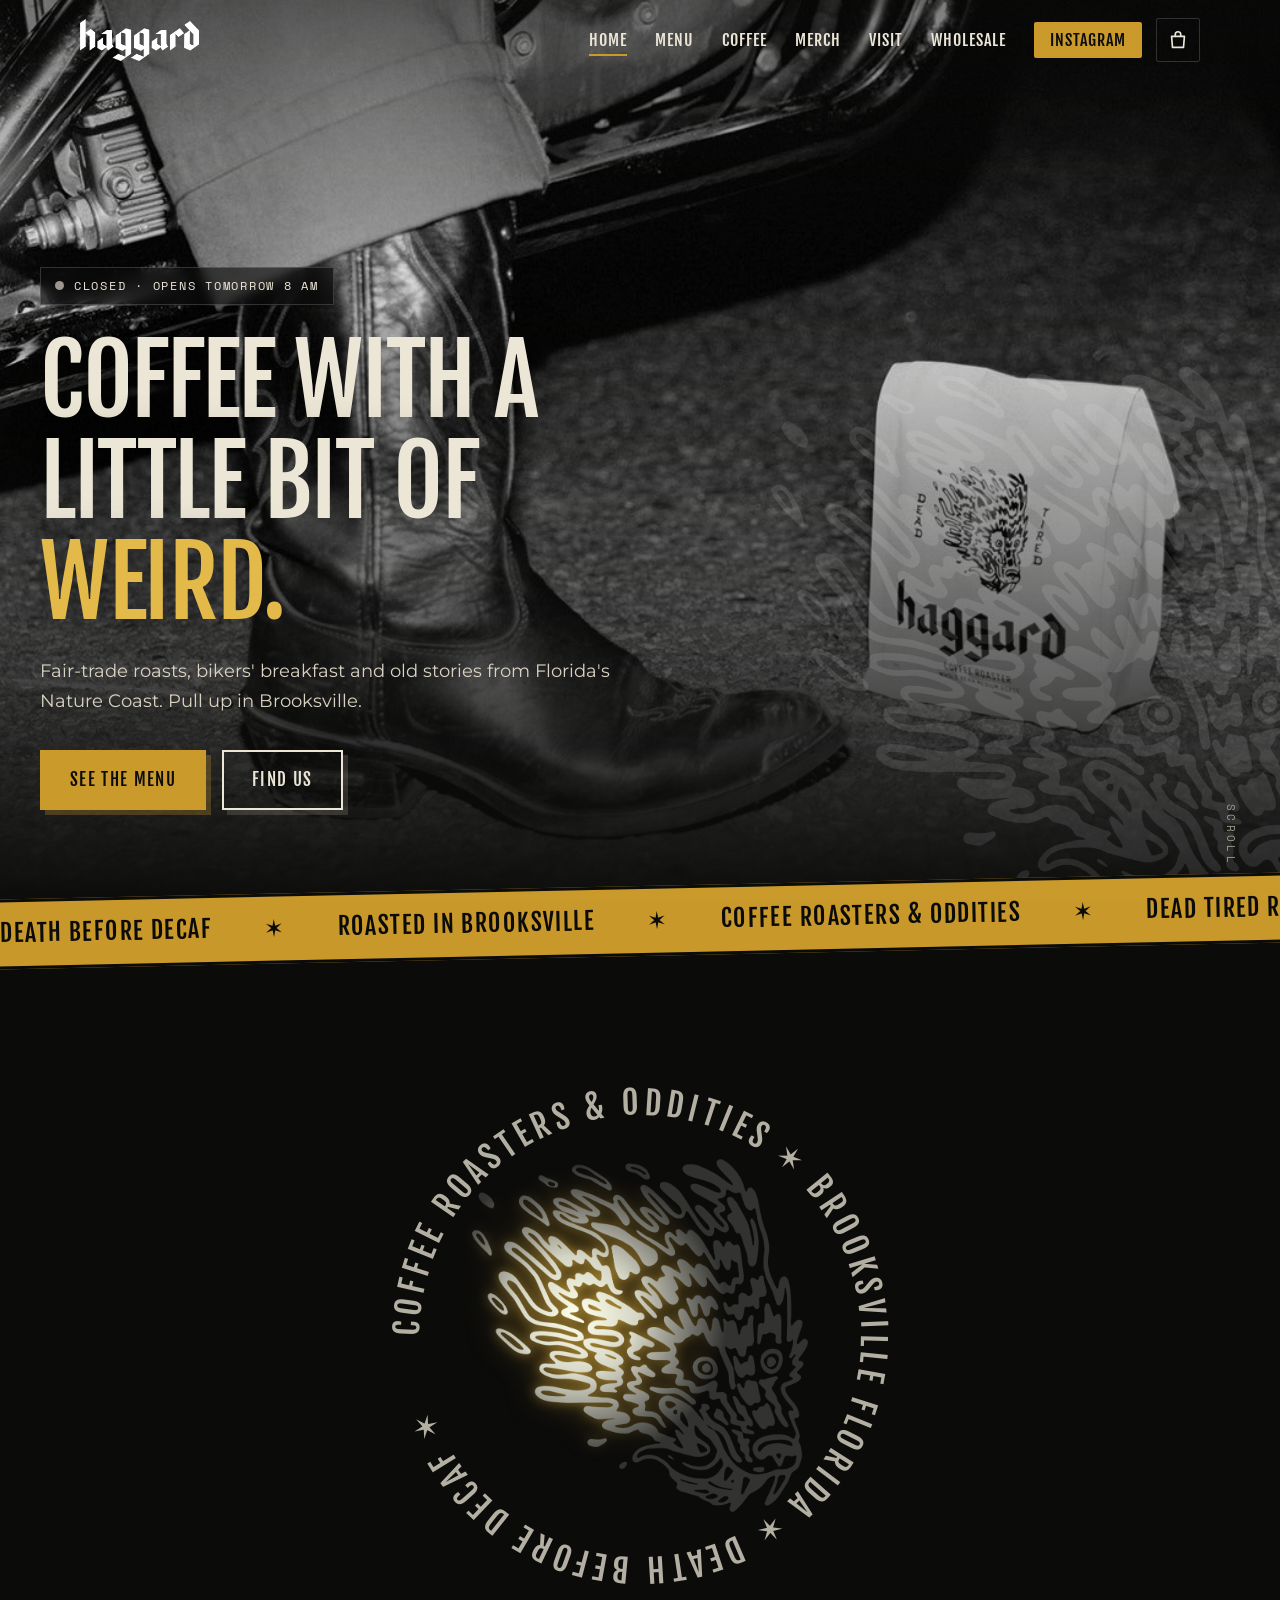
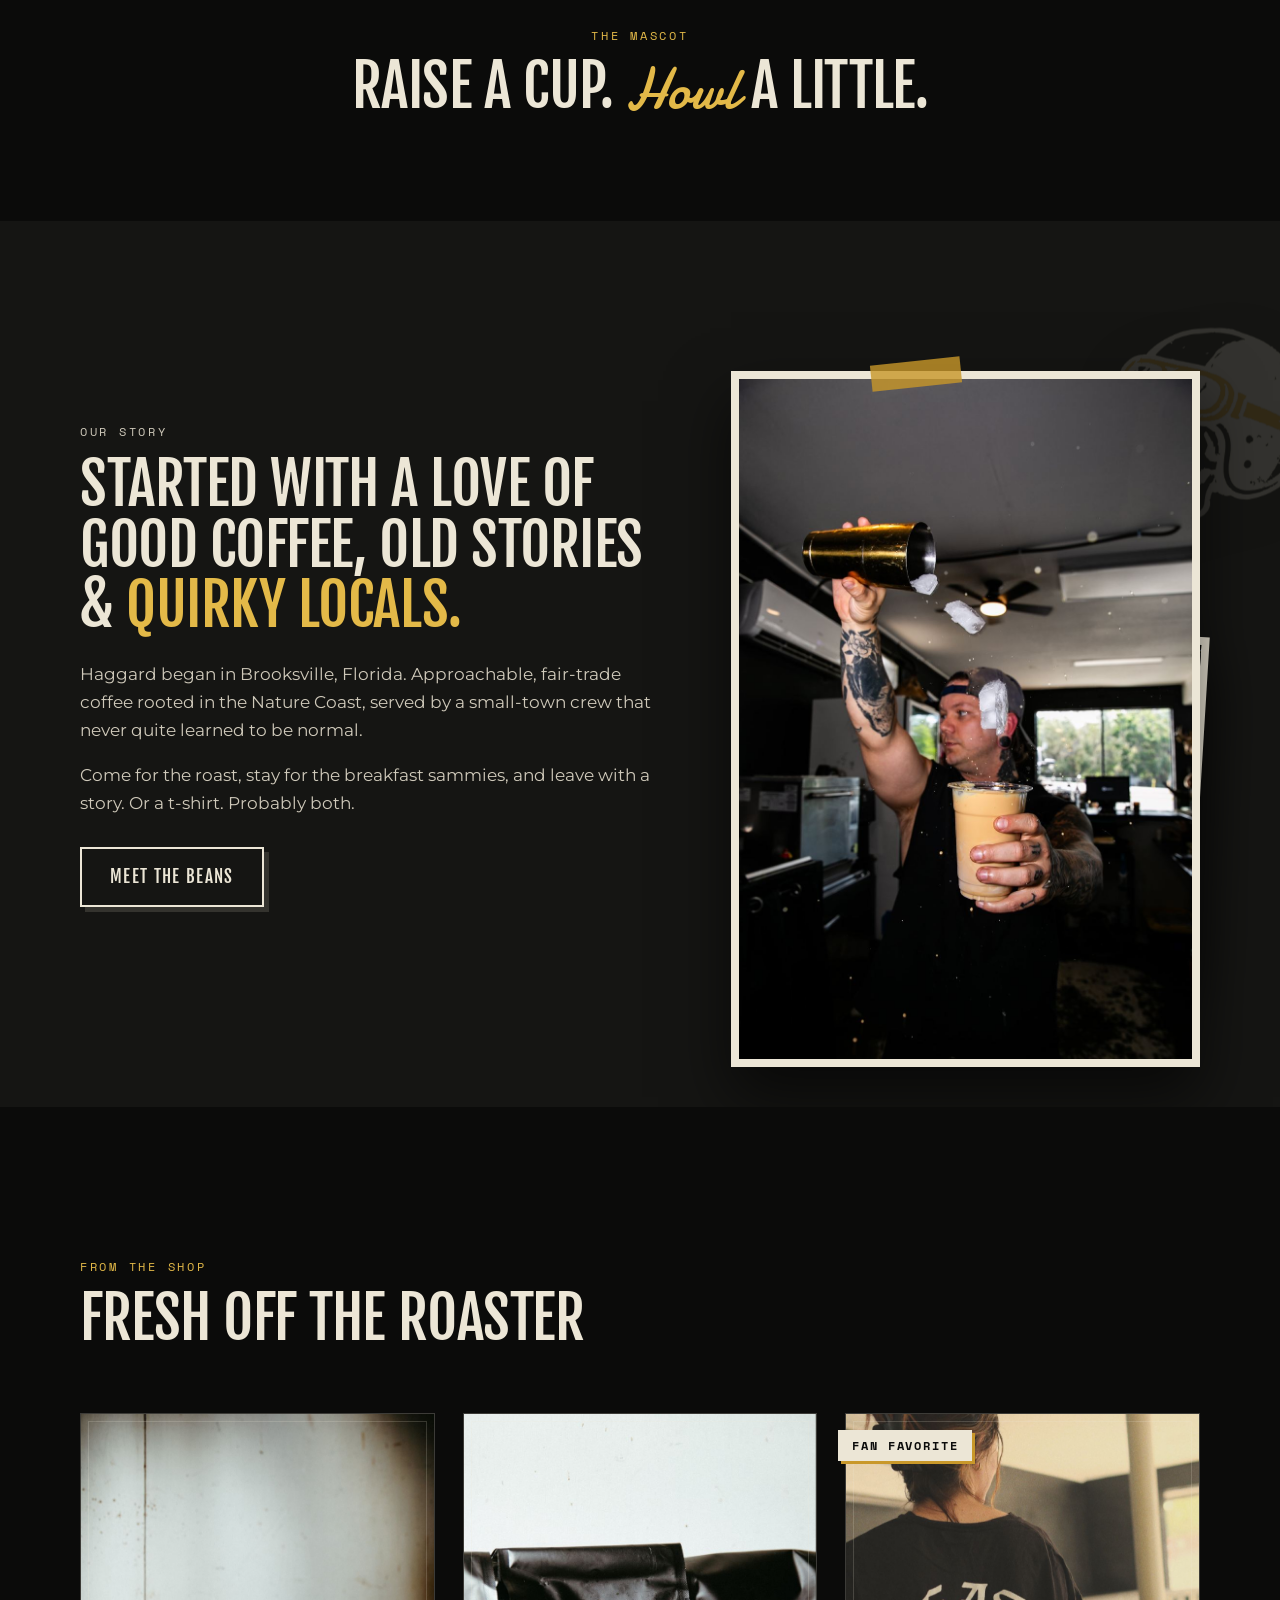
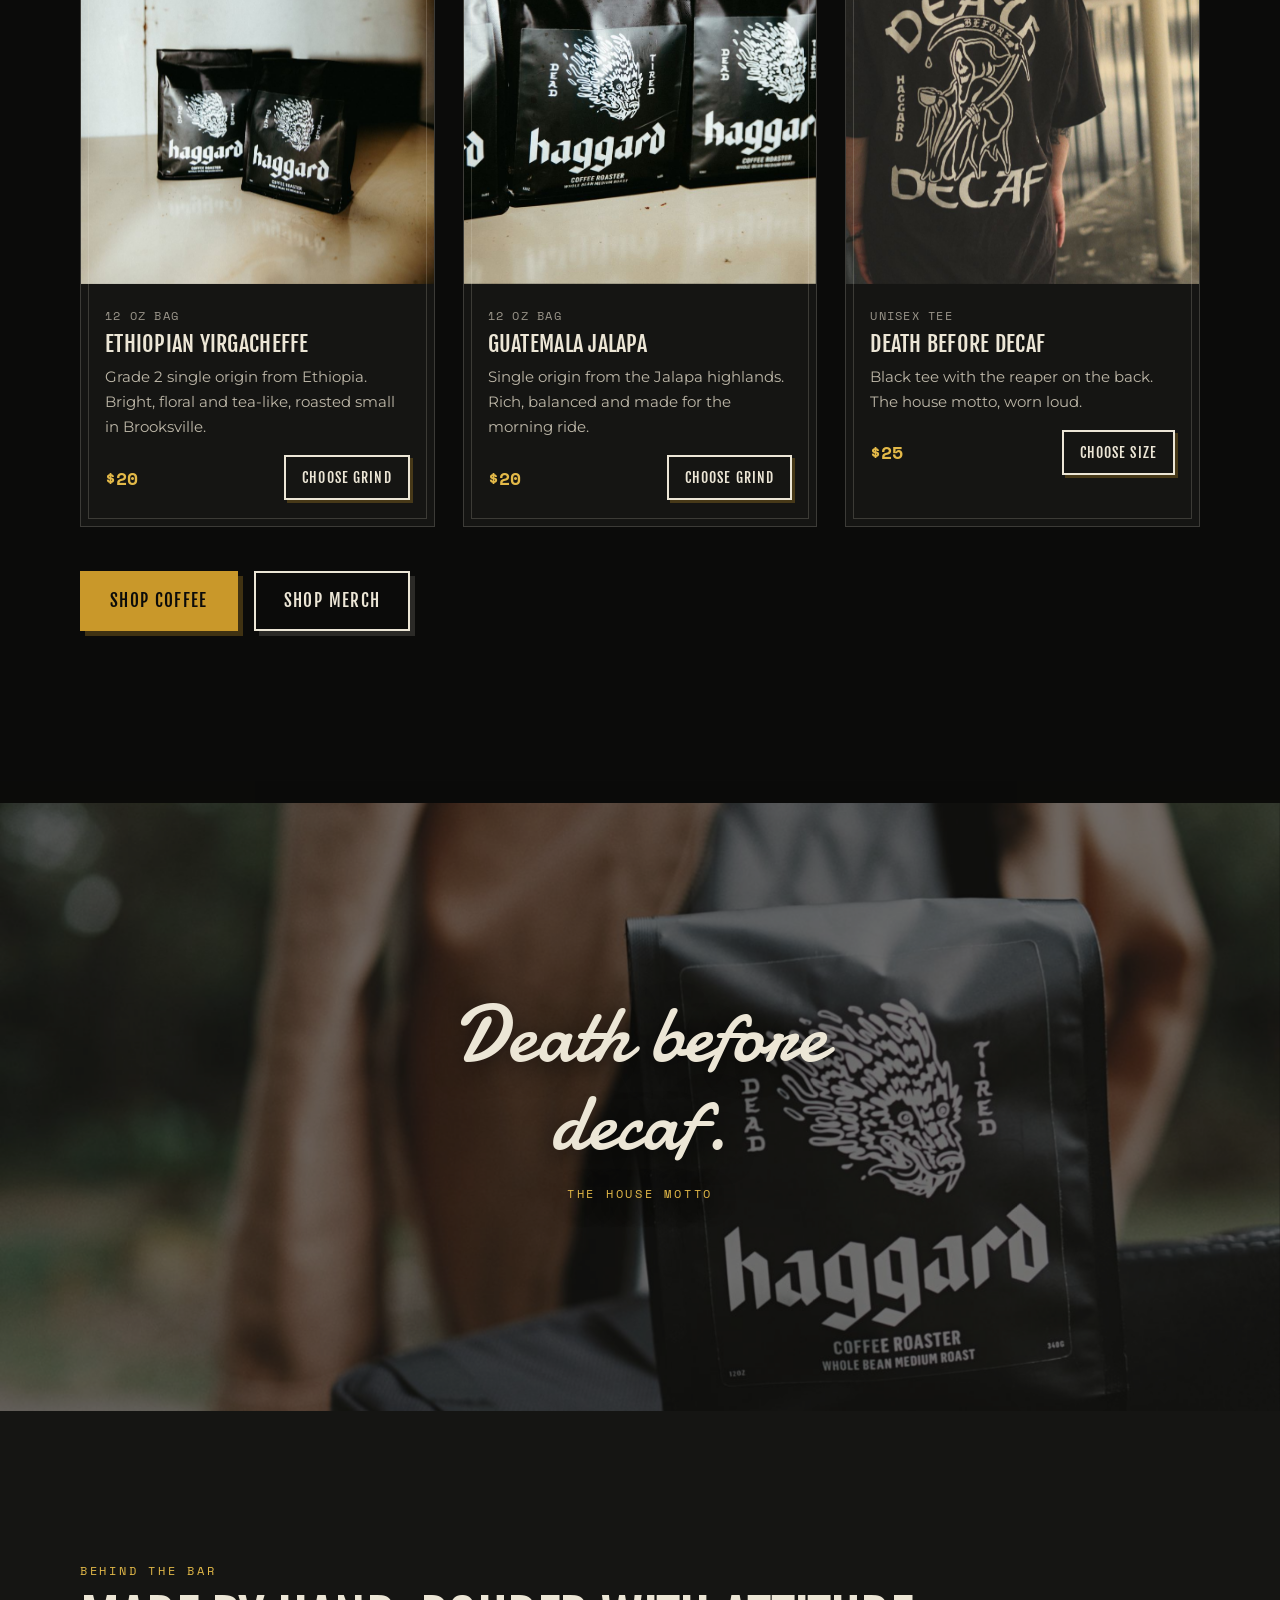
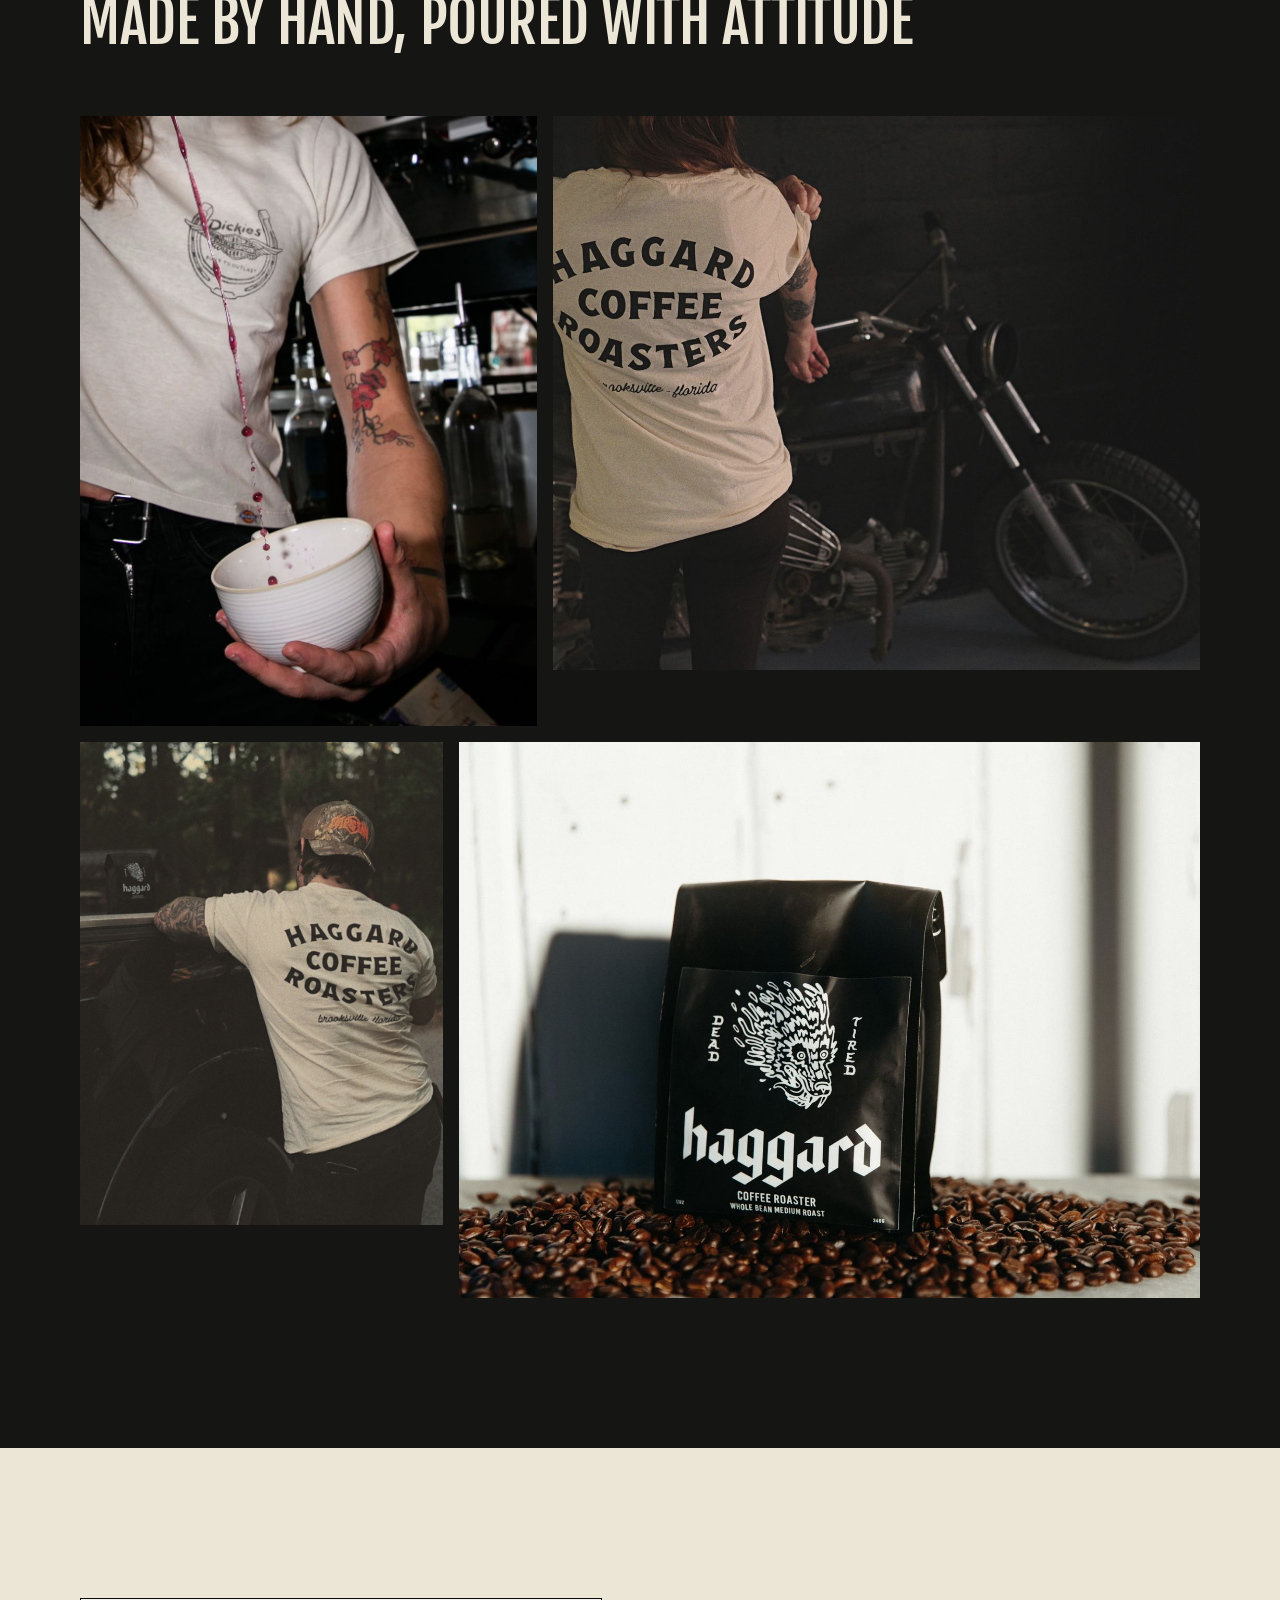
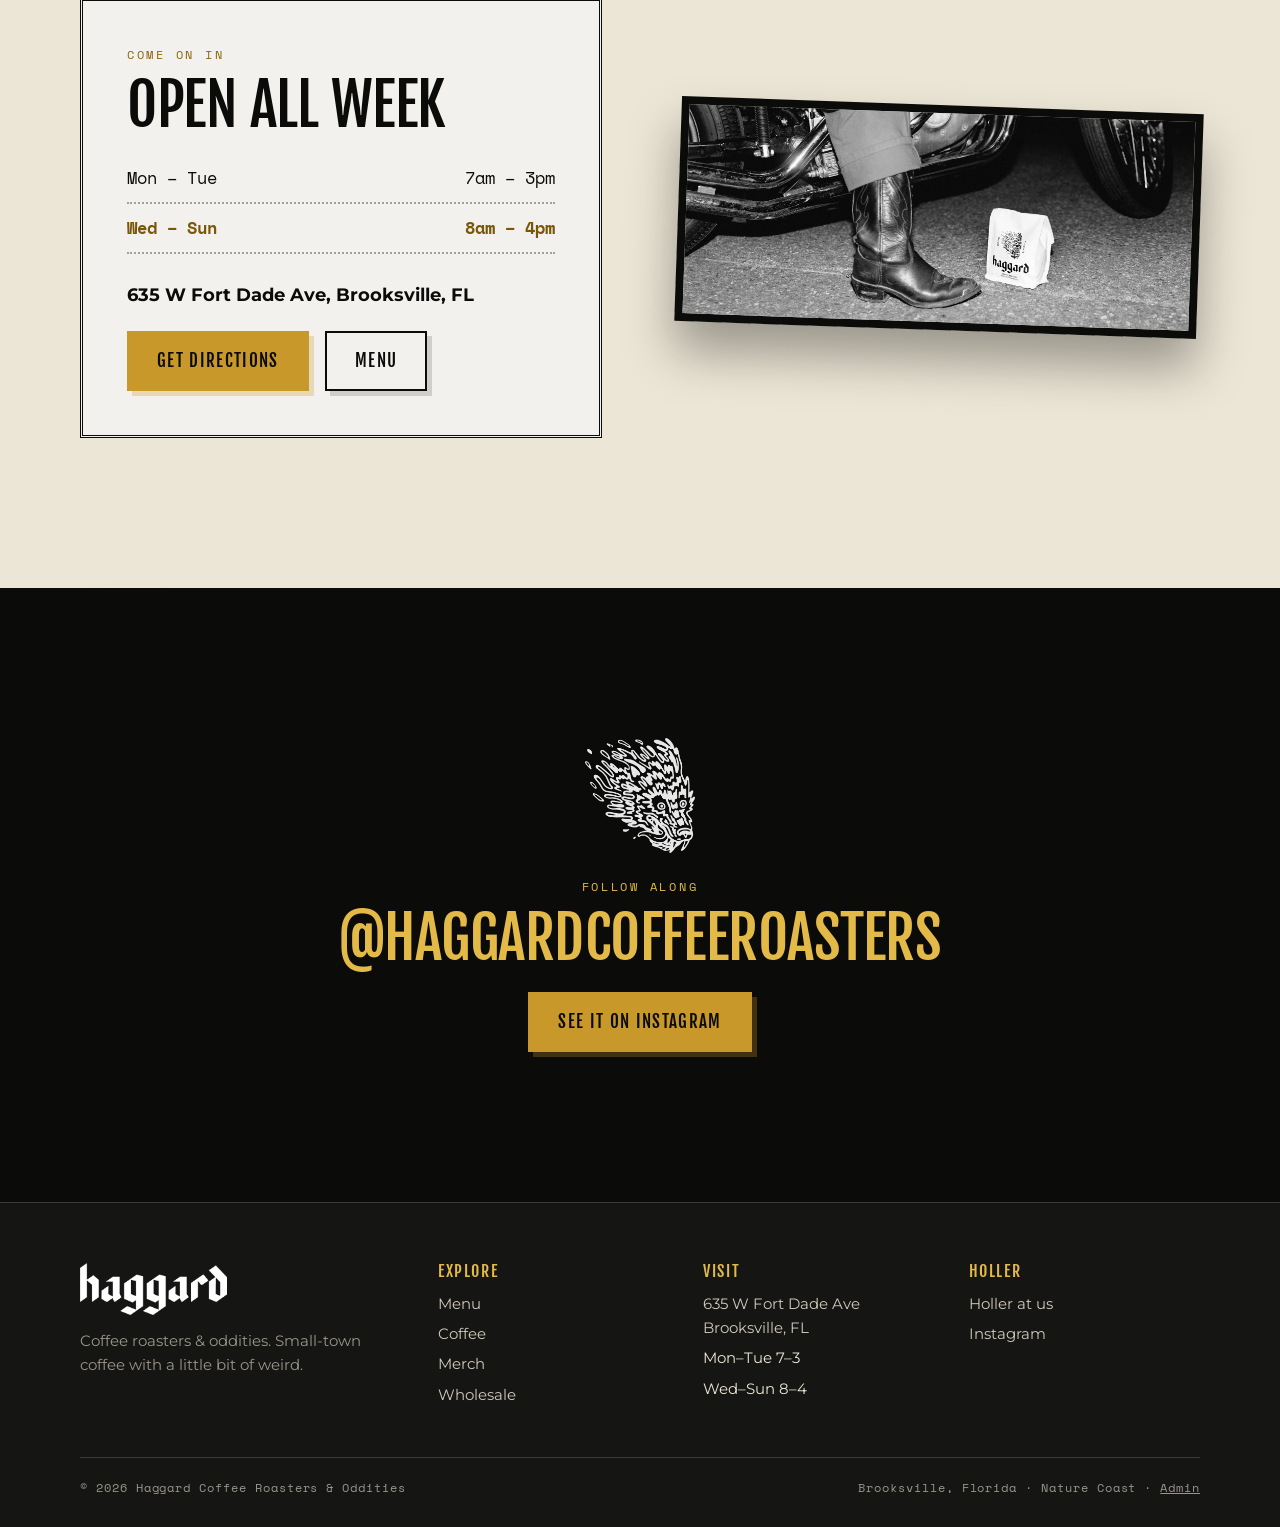
==== commit 1f363c66: "Add spring-driven draggable cart drawer, press feedback, glass materials and accessibility fallbacks" ====
--- a/index.html
+++ b/index.html
@@ -5,7 +5,7 @@
 <meta name="theme-color" content="#0b0b0a"><link rel="icon" href="img/wolf.png">
 <link rel="preconnect" href="https://fonts.googleapis.com"><link rel="preconnect" href="https://fonts.gstatic.com" crossorigin>
 <link href="https://fonts.googleapis.com/css2?family=Damion&family=Fjalla+One&family=Montserrat:wght@400;500;700;800&family=Space+Mono:wght@400;700&display=swap" rel="stylesheet">
-<link rel="stylesheet" href="css/style.css?v=5"><link rel="stylesheet" href="css/shop.css?v=5"></head>
+<link rel="stylesheet" href="css/style.css?v=7"><link rel="stylesheet" href="css/shop.css?v=7"></head>
 <body><a class="skip" href="#main">Skip to content</a>
 <header class="site-header"><div class="wrap">
 <a class="brand" href="index.html" aria-label="Haggard Coffee Roasters, home"><img src="img/logo.png" alt="Haggard" width="120" height="42"></a>
@@ -73,4 +73,4 @@
 <div><h3>Visit</h3><ul><li><a href="https://www.google.com/maps/search/?api=1&query=635+W+Fort+Dade+Ave+Brooksville+FL" target="_blank" rel="noopener">635 W Fort Dade Ave<br>Brooksville, FL</a></li><li>Mon–Tue 7–3</li><li>Wed–Sun 8–4</li></ul></div>
 <div><h3>Holler</h3><ul><li><a href="visit.html#contact">Holler at us</a></li><li><a href="https://instagram.com/haggardcoffeeroasters" target="_blank" rel="noopener">Instagram</a></li></ul></div>
 </div><div class="copy"><span>© 2026 Haggard Coffee Roasters &amp; Oddities</span><span>Brooksville, Florida · Nature Coast · <a href="admin.html" rel="nofollow">Admin</a></span></div></div></footer>
-<script src="js/store.js?v=5"></script><script src="js/shop.js?v=5"></script><script src="js/main.js?v=5"></script></body></html>+<script src="js/store.js?v=7"></script><script src="js/shop.js?v=7"></script><script src="js/main.js?v=7"></script></body></html>
--- a/css/style.css
+++ b/css/style.css
@@ -19,14 +19,14 @@
   background-image:url("data:image/svg+xml,%3Csvg xmlns='http://www.w3.org/2000/svg' width='180' height='180'%3E%3Cfilter id='n'%3E%3CfeTurbulence type='fractalNoise' baseFrequency='.85' numOctaves='2' stitchTiles='stitch'/%3E%3C/filter%3E%3Crect width='100%25' height='100%25' filter='url(%23n)'/%3E%3C/svg%3E")}
 .wrap{max-width:var(--max);margin:0 auto;padding:0 var(--gut)}
 h1,h2,h3{font-family:var(--display);font-weight:400;text-transform:uppercase;line-height:1.05;letter-spacing:.01em}
-h1{font-size:clamp(2.6rem,8vw,6rem)} h2{font-size:clamp(2rem,5vw,3.6rem)} h3{font-size:1.4rem}
+h1{font-size:clamp(2.6rem,8vw,6rem);letter-spacing:-.015em} h2{font-size:clamp(2rem,5vw,3.6rem);letter-spacing:-.008em} h3{font-size:1.4rem;letter-spacing:.012em}
 .eyebrow{font-family:var(--mono);font-size:.78rem;letter-spacing:.22em;text-transform:uppercase;color:var(--brass-hi)}
 .script{font-family:var(--script);color:var(--brass-hi);text-transform:none;letter-spacing:0}
 p+p{margin-top:1em}
 
 /* header */
 .site-header{position:fixed;inset:0 0 auto 0;z-index:50;transition:background .3s,backdrop-filter .3s,padding .3s;padding:18px 0}
-.site-header.solid{background:rgba(11,11,10,.88);backdrop-filter:blur(10px);padding:10px 0;border-bottom:1px solid var(--line)}
+.site-header.solid{background:rgba(11,11,10,.72);-webkit-backdrop-filter:blur(18px) saturate(180%);backdrop-filter:blur(18px) saturate(180%);padding:10px 0;box-shadow:0 1px 0 rgba(255,255,255,.07),0 14px 28px -16px rgba(0,0,0,.7)}
 .site-header .wrap{display:flex;align-items:center;justify-content:space-between;gap:20px}
 .brand img{height:42px;width:auto;transition:height .3s}
 .solid .brand img{height:34px}
@@ -272,3 +272,12 @@
 .wolftxt{margin-top:30px}
 .wolftxt h2{margin-top:10px}
 @media (prefers-reduced-motion:reduce){.splash{display:none}}
+
+@media (prefers-reduced-transparency:reduce){
+  .site-header.solid{background:#0b0b0a;-webkit-backdrop-filter:none;backdrop-filter:none}
+  .open-badge{background:#0b0b0a;-webkit-backdrop-filter:none;backdrop-filter:none}
+}
+@media (prefers-contrast:more){
+  .site-header.solid{background:#0b0b0a;-webkit-backdrop-filter:none;backdrop-filter:none;border-bottom:2px solid var(--bone)}
+  :root{--mute:#c9c4b6;--line:rgba(236,230,214,.5)}
+}
--- a/css/shop.css
+++ b/css/shop.css
@@ -26,16 +26,14 @@
 .tag.static{position:static;display:inline-block;margin-bottom:10px;box-shadow:3px 3px 0 var(--brass)}
 
 /* cart drawer */
-.drawer-ov{position:fixed;inset:0;background:rgba(0,0,0,.6);opacity:0;visibility:hidden;transition:opacity .3s,visibility 0s .3s;z-index:150}
-.drawer{position:fixed;top:0;right:0;bottom:0;width:min(440px,100vw);background:var(--coal);border-left:1px solid var(--line);z-index:160;display:flex;flex-direction:column;transform:translateX(100%);visibility:hidden;transition:transform .4s cubic-bezier(.7,0,.2,1),visibility 0s .4s;box-shadow:-30px 0 60px rgba(0,0,0,.5)}
-.cart-open .drawer-ov{opacity:1;visibility:visible;transition-delay:0s}
-.cart-open .drawer{transform:none;visibility:visible;transition-delay:0s}
+.drawer-ov{position:fixed;inset:0;background:rgba(0,0,0,.6);opacity:0;visibility:hidden;z-index:150}
+.drawer{position:fixed;top:0;right:0;bottom:0;width:min(440px,100vw);background:rgba(21,21,19,.86);-webkit-backdrop-filter:blur(26px) saturate(160%);backdrop-filter:blur(26px) saturate(160%);border-left:1px solid rgba(255,255,255,.1);z-index:160;display:flex;flex-direction:column;transform:translateX(100%);visibility:hidden;box-shadow:-30px 0 60px rgba(0,0,0,.5);touch-action:pan-y;will-change:transform}
 .cart-open{overflow:hidden}
 .drawer-head{display:flex;justify-content:space-between;align-items:center;padding:20px 24px;border-bottom:1px solid var(--line)}
 .drawer-head h2{font-size:1.6rem}
 .drawer-x{background:none;border:0;color:var(--bone);font-size:2rem;line-height:1;cursor:pointer;width:44px;height:44px}
 .drawer-body{flex:1;overflow:auto;padding:8px 24px}
-.drawer-foot{padding:18px 24px 24px;border-top:1px solid var(--line);background:var(--ink)}
+.drawer-foot{padding:18px 24px 24px;border-top:1px solid var(--line);background:rgba(11,11,10,.7)}
 .line{display:grid;grid-template-columns:76px 1fr auto;gap:14px;padding:18px 0;border-bottom:1px solid var(--line)}
 .thumb{position:relative;width:76px;aspect-ratio:3/4;background:var(--char);overflow:hidden;display:block}
 .thumb img{width:100%;height:100%;object-fit:cover}
@@ -121,3 +119,23 @@
 @media (max-width:860px){.co{grid-template-columns:1fr}.co-sum{position:static;order:-1}}
 @media print{.site-header,.site-footer,.hero-cta,.drawer,.drawer-ov{display:none!important}body{background:#fff;color:#000}body::after{display:none}.receipt{background:#fff;border-color:#000}}
 .receipt .sl,.obody .sl{grid-template-columns:1fr auto}
+
+/* press feedback: respond on touch-down, not release */
+a,button,[role=button],label{touch-action:manipulation;-webkit-tap-highlight-color:transparent}
+.btn:active{transform:translate(0,0) scale(.97)!important;box-shadow:2px 2px 0 rgba(201,152,42,.28);transition-duration:60ms}
+.cart-btn:active,.drawer-x:active,.burger:active{transform:scale(.92)}
+.qty button:active:not(:disabled){transform:scale(.88);background:var(--char)}
+.rm:active,.ib:active{opacity:.6}
+body.dragging,body.dragging *{user-select:none;cursor:grabbing}
+.drawer-head{cursor:grab}
+.drawer-foot .btn.block{box-shadow:none}
+
+/* reduced transparency / more contrast */
+@media (prefers-reduced-transparency:reduce){
+  .drawer{background:#151513;-webkit-backdrop-filter:none;backdrop-filter:none}
+  .drawer-foot{background:var(--ink)}
+}
+@media (prefers-contrast:more){
+  .drawer{background:#0b0b0a;-webkit-backdrop-filter:none;backdrop-filter:none;border-left:2px solid var(--bone)}
+  .line,.drawer-head,.drawer-foot{border-color:var(--bone)}
+}
